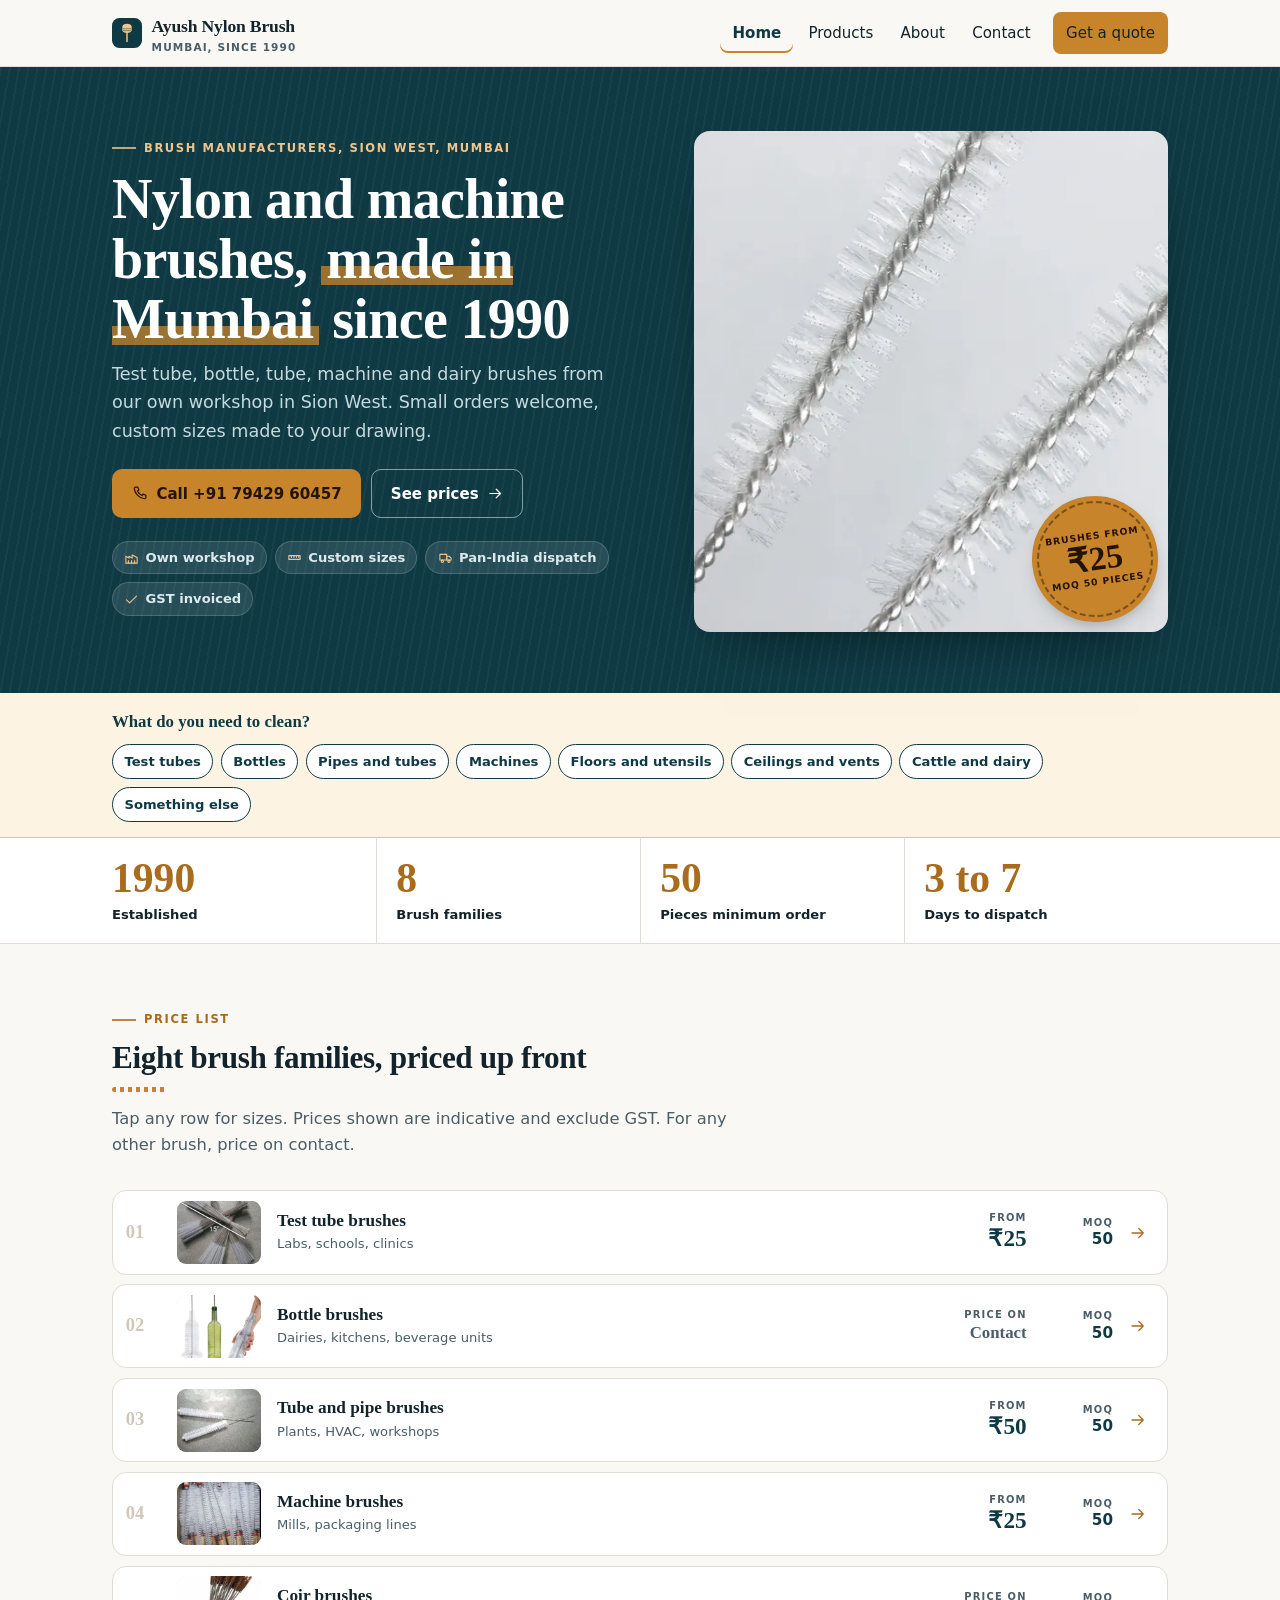
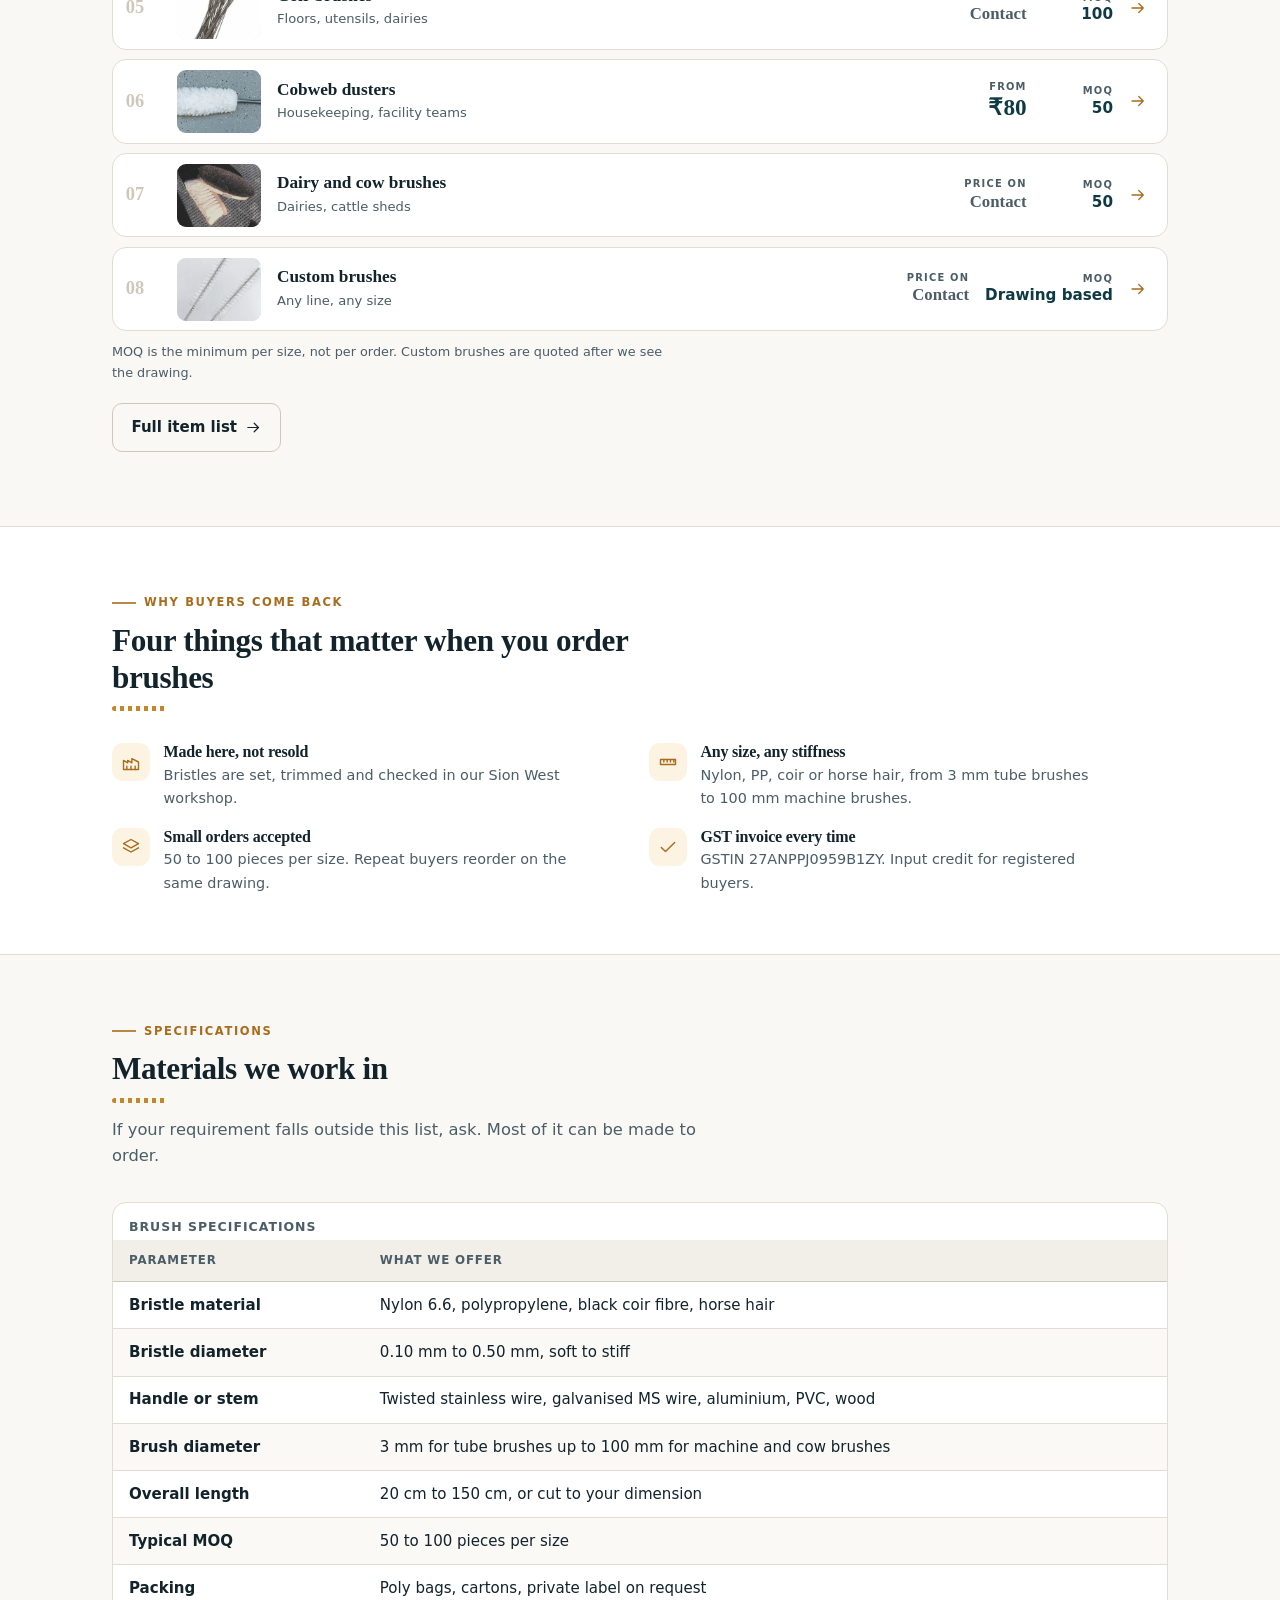
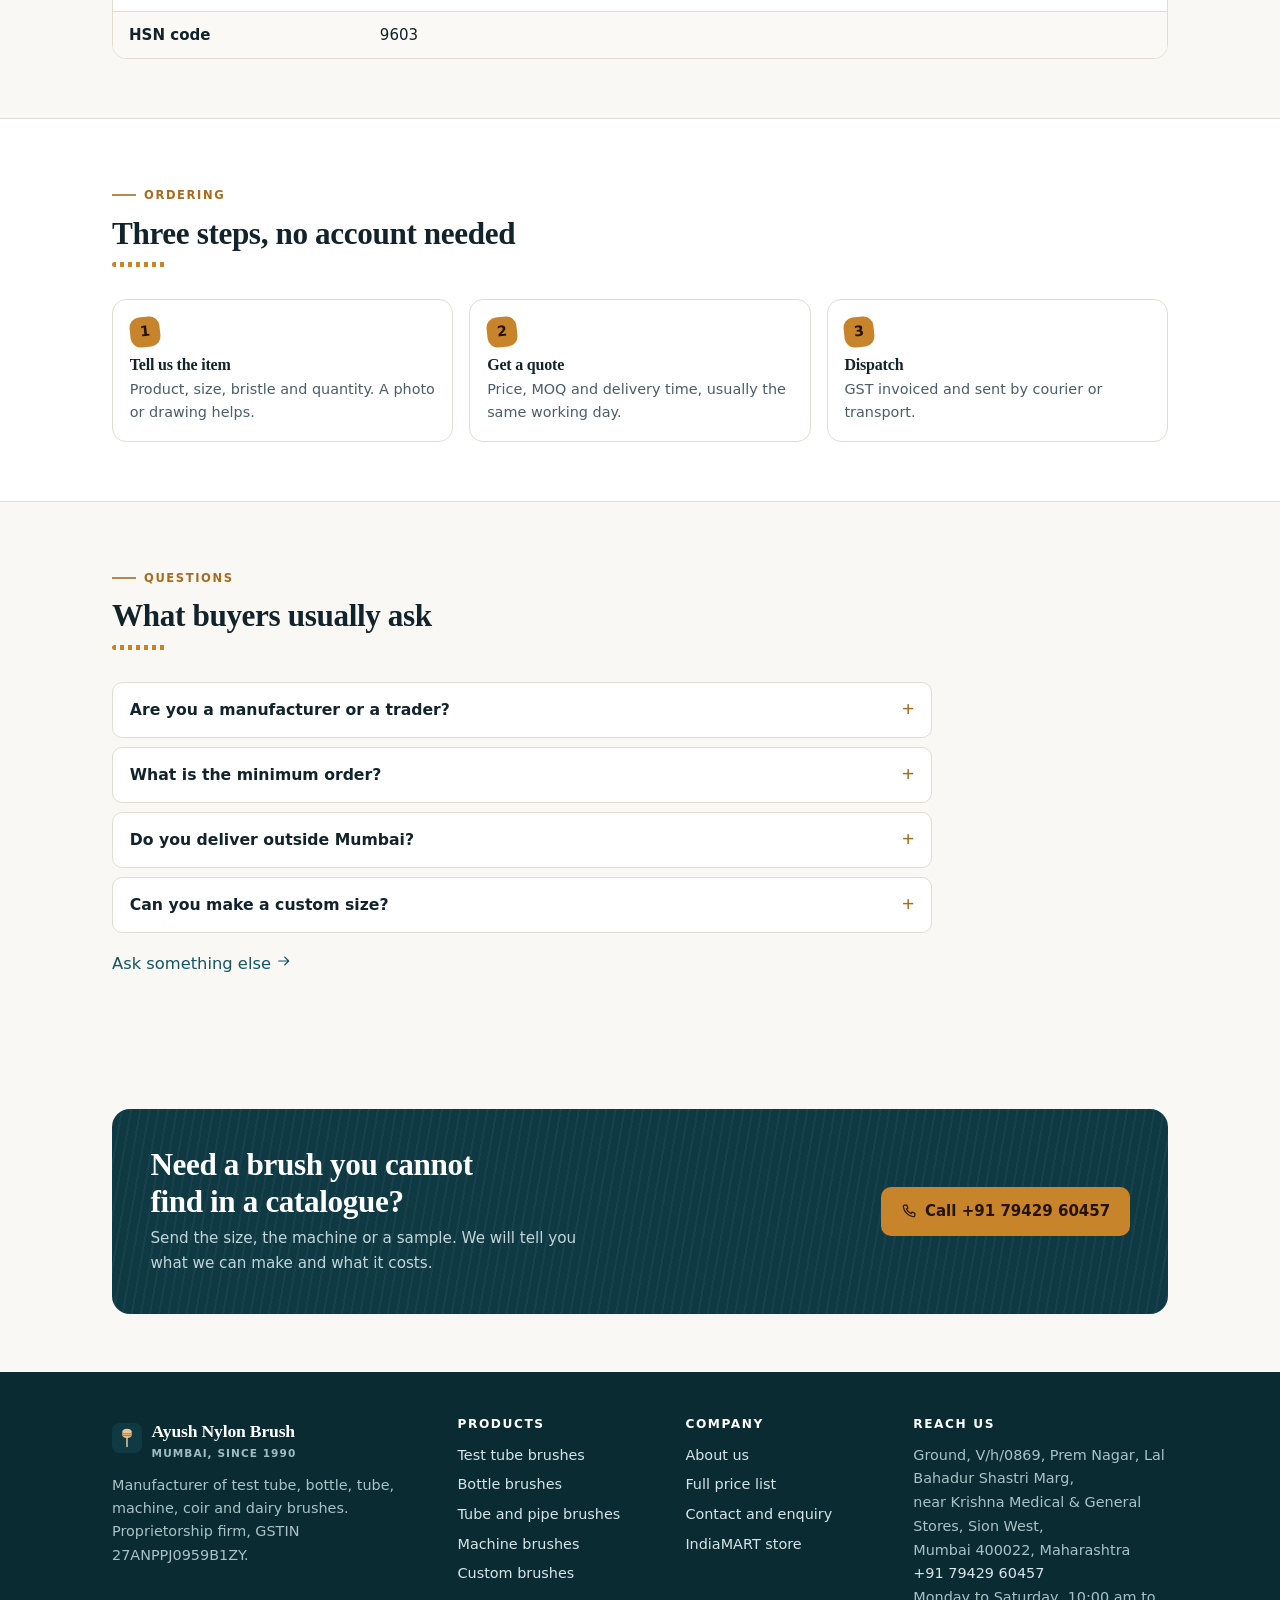
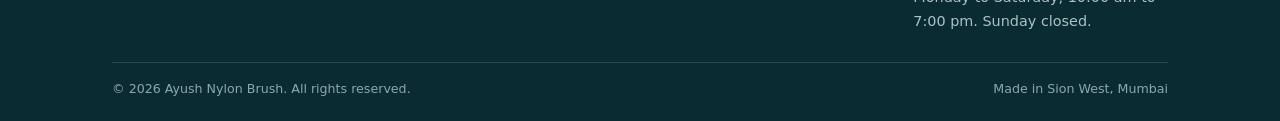
==== index.html @ dcdfffa4 "Ayush Nylon Brush website" ====
<!DOCTYPE html>
<html lang="en-IN">
<head>
<meta charset="utf-8">
<meta name="viewport" content="width=device-width, initial-scale=1">
<title>Nylon Brush Manufacturer in Mumbai | Ayush Nylon Brush</title>
<meta name="description" content="Ayush Nylon Brush makes test tube, bottle, tube, machine and coir brushes in Sion West, Mumbai since 1990. Prices from Rs 25, MOQ 50, GST invoiced.">
<link rel="canonical" href="https://ayush-nylon-brush.github.io/">
<meta name="robots" content="index, follow, max-image-preview:large">
<meta name="author" content="Ayush Nylon Brush">
<meta name="theme-color" content="#0f3a44">
<meta property="og:type" content="website">
<meta property="og:site_name" content="Ayush Nylon Brush">
<meta property="og:locale" content="en_IN">
<meta property="og:title" content="Nylon Brush Manufacturer in Mumbai | Ayush Nylon Brush">
<meta property="og:description" content="Ayush Nylon Brush makes test tube, bottle, tube, machine and coir brushes in Sion West, Mumbai since 1990. Prices from Rs 25, MOQ 50, GST invoiced.">
<meta property="og:url" content="https://ayush-nylon-brush.github.io/">
<meta property="og:image" content="https://ayush-nylon-brush.github.io/img/bristles-macro-960.jpg">
<meta property="og:image:alt" content="Ayush Nylon Brush, Sion West, Mumbai">
<meta name="twitter:card" content="summary_large_image">
<meta name="twitter:title" content="Nylon Brush Manufacturer in Mumbai | Ayush Nylon Brush">
<meta name="twitter:description" content="Ayush Nylon Brush makes test tube, bottle, tube, machine and coir brushes in Sion West, Mumbai since 1990. Prices from Rs 25, MOQ 50, GST invoiced.">
<meta name="twitter:image" content="https://ayush-nylon-brush.github.io/img/bristles-macro-960.jpg">
<link rel="icon" href="img/favicon.svg" type="image/svg+xml">
<link rel="apple-touch-icon" href="img/favicon.svg">
<link rel="preload" as="image" href="img/bristles-macro-960.webp" type="image/webp" fetchpriority="high">
<link rel="stylesheet" href="css/style.css">
<script type="application/ld+json">{"@context":"https://schema.org","@type":["LocalBusiness","Manufacturer"],"@id":"https://ayush-nylon-brush.github.io/#business","name":"Ayush Nylon Brush","alternateName":"Ayush Nylon Brush Mfg.","description":"Manufacturer of nylon test tube brushes, bottle brushes, tube and condenser brushes, machine brushes, coir brushes and dairy brushes in Sion West, Mumbai, since 1990.","url":"https://ayush-nylon-brush.github.io/","image":"https://ayush-nylon-brush.github.io/img/test-tube-brushes-960.jpg","logo":"https://ayush-nylon-brush.github.io/img/favicon.svg","telephone":"+917942960457","foundingDate":"1990","priceRange":"From 25 INR","currenciesAccepted":"INR","paymentAccepted":"Cash, UPI, Bank transfer","address":{"@type":"PostalAddress","streetAddress":"Ground, V/h/0869, Prem Nagar, Lal Bahadur Shastri Marg, near Krishna Medical & General Stores, Sion West","addressLocality":"Mumbai","addressRegion":"Maharashtra","postalCode":"400022","addressCountry":"IN"},"geo":{"@type":"GeoCoordinates","latitude":"19.052139","longitude":"72.865315"},"openingHours":"Mo-Sa 10:00-19:00","areaServed":[{"@type":"City","name":"Mumbai"},{"@type":"Country","name":"India"}],"sameAs":["https://www.indiamart.com/ayushnylonbrush/"],"hasMap":"https://www.google.com/maps/search/?api=1&query=19.052139,72.865315","makesOffer":[{"@type":"Offer","itemOffered":{"@type":"Product","name":"Laboratory and test tube brushes"}},{"@type":"Offer","itemOffered":{"@type":"Product","name":"Bottle and container brushes"}},{"@type":"Offer","itemOffered":{"@type":"Product","name":"Tube, pipe and condenser brushes"}},{"@type":"Offer","itemOffered":{"@type":"Product","name":"Machine and mill brushes"}},{"@type":"Offer","itemOffered":{"@type":"Product","name":"Coir and natural fibre brushes"}},{"@type":"Offer","itemOffered":{"@type":"Product","name":"Cobweb and duster brushes"}},{"@type":"Offer","itemOffered":{"@type":"Product","name":"Dairy and cattle brushes"}},{"@type":"Offer","itemOffered":{"@type":"Product","name":"Custom and OEM brushes"}}]}</script>
<script type="application/ld+json">{"@context":"https://schema.org","@type":"FAQPage","mainEntity":[{"@type":"Question","name":"Are you a manufacturer or a trader?","acceptedAnswer":{"@type":"Answer","text":"Manufacturer. We have made brushes in Sion West, Mumbai since 1990 and supply directly. We do not resell other brands."}},{"@type":"Question","name":"What is the minimum order?","acceptedAnswer":{"@type":"Answer","text":"50 to 100 pieces per size for catalogue items. For custom brushes made to a drawing, the minimum depends on tooling and is quoted case by case."}},{"@type":"Question","name":"Do you deliver outside Mumbai?","acceptedAnswer":{"@type":"Answer","text":"Yes. Small parcels go by courier and cartons by transport, usually 3 to 7 working days after confirmation."}},{"@type":"Question","name":"Can you make a custom size?","acceptedAnswer":{"@type":"Answer","text":"Yes. Send the length, brush diameter, bristle stiffness and handle material, or post a sample. We make nylon, PP, coir and horse hair brushes to order."}}]}</script>
</head>
<body>
<a class="skip" href="#main">Skip to content</a>
<header class="hdr">
  <div class="wrap">
    <a class="brand" href="index.html"><svg viewBox="0 0 32 32" width="30" height="30" aria-hidden="true"><rect width="32" height="32" rx="8" fill="#0f3a44"/><path d="M16 25V15" stroke="#f0c48a" stroke-width="1.6" stroke-linecap="round"/><path d="M11 9c0-1.7 2.2-3 5-3s5 1.3 5 3v4c0 1.7-2.2 3-5 3s-5-1.3-5-3z" fill="#f0c48a"/><path d="M11.6 11.5h8.8M11.6 13.5h8.8" stroke="#0f3a44" stroke-width=".9" opacity=".55"/></svg><span>Ayush Nylon Brush<small>Mumbai, since 1990</small></span></a>
    <button class="burger" type="button" aria-expanded="false" aria-controls="site-nav" aria-label="Open menu">
      <svg viewBox="0 0 24 24" fill="none" stroke-width="1.9" stroke-linecap="round"><path d="M4 7h16M4 12h16M4 17h16"/></svg>
    </button>
    <nav class="nav" id="site-nav" aria-label="Main">
        <a href="index.html" aria-current="page">Home</a>
        <a href="products.html">Products</a>
        <a href="about.html">About</a>
        <a href="contact.html">Contact</a>
        <a class="btn btn-primary" href="contact.html">Get a quote</a>
    </nav>
  </div>
</header>
<main id="main">

<section class="hero">
  <div class="wrap">
    <div>
      <p class="eyebrow">Brush manufacturers, Sion West, Mumbai</p>
      <h1>Nylon and machine brushes, <em>made in Mumbai</em> since 1990</h1>
      <p class="lead">Test tube, bottle, tube, machine and dairy brushes from our own workshop in Sion West. Small orders welcome, custom sizes made to your drawing.</p>
      <div class="hero-cta">
        <a class="btn btn-primary" href="tel:+917942960457"><svg viewBox="0 0 24 24" width="17" height="17" fill="none" stroke="currentColor" stroke-width="1.7" stroke-linecap="round" stroke-linejoin="round" aria-hidden="true"><path d="M6.6 3h3l1.5 4-2 1.4a12 12 0 0 0 6.5 6.5l1.4-2 4 1.5v3a2 2 0 0 1-2.2 2A17 17 0 0 1 4.6 5.2 2 2 0 0 1 6.6 3z"/></svg> Call +91 79429 60457</a>
        <a class="btn btn-outline-light" href="#prices">See prices <svg viewBox="0 0 24 24" width="17" height="17" fill="none" stroke="currentColor" stroke-width="1.7" stroke-linecap="round" stroke-linejoin="round" aria-hidden="true"><path d="M4 12h15M13 6l6 6-6 6"/></svg></a>
      </div>
      <ul class="hero-facts">
        <li><svg viewBox="0 0 24 24" width="15" height="15" fill="none" stroke="currentColor" stroke-width="1.7" stroke-linecap="round" stroke-linejoin="round" aria-hidden="true"><path d="M3 21V10l5 3V10l5 3V8l8 4v9z"/><path d="M7 21v-4M12 21v-4M17 21v-4"/></svg> Own workshop</li>
        <li><svg viewBox="0 0 24 24" width="15" height="15" fill="none" stroke="currentColor" stroke-width="1.7" stroke-linecap="round" stroke-linejoin="round" aria-hidden="true"><path d="M3 9h18v6H3z"/><path d="M7 9v3M11 9v3M15 9v3M19 9v3"/></svg> Custom sizes</li>
        <li><svg viewBox="0 0 24 24" width="15" height="15" fill="none" stroke="currentColor" stroke-width="1.7" stroke-linecap="round" stroke-linejoin="round" aria-hidden="true"><path d="M3 7h11v9H3z"/><path d="M14 10h4l3 3v3h-7z"/><circle cx="7" cy="18" r="1.8"/><circle cx="17.5" cy="18" r="1.8"/></svg> Pan-India dispatch</li>
        <li><svg viewBox="0 0 24 24" width="15" height="15" fill="none" stroke="currentColor" stroke-width="1.7" stroke-linecap="round" stroke-linejoin="round" aria-hidden="true"><path d="m4 12.5 5 5L20 6.5"/></svg> GST invoiced</li>
      </ul>
    </div>
    <figure class="hero-figure">
      <span class="stamp"><small>Brushes from</small><b>₹25</b><small>MOQ 50 pieces</small></span>
      <picture><source type="image/webp" srcset="img/bristles-macro-960.webp 960w, img/bristles-macro-960.webp 960w" sizes="(max-width:860px) 92vw, 520px"><img src="img/bristles-macro-960.jpg" srcset="img/bristles-macro-960.jpg 960w, img/bristles-macro-960.jpg 960w" sizes="(max-width:860px) 92vw, 520px" width="960" height="540" alt="Two nylon straw brushes with twisted wire handles on a white background" loading="eager" decoding="async" fetchpriority="high"></picture>
    </figure>
  </div>
</section>

<section class="finder" aria-label="Find your brush"><div class="wrap"><p class="finder-q">What do you need to clean?</p><div class="finder-list"><a href="products.html#laboratory">Test tubes</a><a href="products.html#bottle">Bottles</a><a href="products.html#tube">Pipes and tubes</a><a href="products.html#machine">Machines</a><a href="products.html#coir">Floors and utensils</a><a href="products.html#cobweb">Ceilings and vents</a><a href="products.html#dairy">Cattle and dairy</a><a href="products.html#custom">Something else</a></div></div></section>

<div class="facts">
  <div class="wrap">
    <ul>
      <li><b>1990</b><span>Established</span></li>
      <li><b>8</b><span>Brush families</span></li>
      <li><b>50</b><span>Pieces minimum order</span></li>
      <li><b>3 to 7</b><span>Days to dispatch</span></li>
    </ul>
  </div>
</div>

<section class="sec" id="prices">
  <div class="wrap">
    <div class="sec-head">
      <p class="eyebrow">Price list</p>
      <h2>Eight brush families, priced up front</h2>
      <p class="sec-lead">Tap any row for sizes. Prices shown are indicative and exclude GST. For any other brush, price on contact.</p>
    </div>
    <ul class="catalogue"><li><a class="cat-row" href="products.html#laboratory"><span class="cat-no">01</span><span class="cat-thumb"><picture><source type="image/webp" srcset="img/test-tube-brushes-480.webp 480w, img/test-tube-brushes-960.webp 960w" sizes="96px"><img src="img/test-tube-brushes-480.jpg" srcset="img/test-tube-brushes-480.jpg 480w, img/test-tube-brushes-960.jpg 960w" sizes="96px" width="480" height="360" alt="Bundle of white nylon test tube brushes fanned out beside a ruler" loading="lazy" decoding="async"></picture></span><span class="cat-main"><b>Test tube brushes</b><small>Labs, schools, clinics</small></span><span class="cat-price"><small>from</small>₹25</span><span class="cat-moq"><small>MOQ</small>50</span><svg viewBox="0 0 24 24" width="18" height="18" fill="none" stroke="currentColor" stroke-width="1.7" stroke-linecap="round" stroke-linejoin="round" aria-hidden="true"><path d="M4 12h15M13 6l6 6-6 6"/></svg></a></li><li><a class="cat-row" href="products.html#bottle"><span class="cat-no">02</span><span class="cat-thumb"><picture><source type="image/webp" srcset="img/bottle-cleaning-brush-480.webp 480w, img/bottle-cleaning-brush-960.webp 960w" sizes="96px"><img src="img/bottle-cleaning-brush-480.jpg" srcset="img/bottle-cleaning-brush-480.jpg 480w, img/bottle-cleaning-brush-960.jpg 960w" sizes="96px" width="480" height="360" alt="Bottle cleaning brush beside a green glass bottle and a hand cleaning a bottle" loading="lazy" decoding="async"></picture></span><span class="cat-main"><b>Bottle brushes</b><small>Dairies, kitchens, beverage units</small></span><span class="cat-price ask"><small>price on</small>Contact</span><span class="cat-moq"><small>MOQ</small>50</span><svg viewBox="0 0 24 24" width="18" height="18" fill="none" stroke="currentColor" stroke-width="1.7" stroke-linecap="round" stroke-linejoin="round" aria-hidden="true"><path d="M4 12h15M13 6l6 6-6 6"/></svg></a></li><li><a class="cat-row" href="products.html#tube"><span class="cat-no">03</span><span class="cat-thumb"><picture><source type="image/webp" srcset="img/tube-condenser-brush-480.webp 480w, img/tube-condenser-brush-960.webp 960w" sizes="96px"><img src="img/tube-condenser-brush-480.jpg" srcset="img/tube-condenser-brush-480.jpg 480w, img/tube-condenser-brush-960.jpg 960w" sizes="96px" width="480" height="360" alt="Two white nylon tube brushes with twisted wire handles on a grey surface" loading="lazy" decoding="async"></picture></span><span class="cat-main"><b>Tube and pipe brushes</b><small>Plants, HVAC, workshops</small></span><span class="cat-price"><small>from</small>₹50</span><span class="cat-moq"><small>MOQ</small>50</span><svg viewBox="0 0 24 24" width="18" height="18" fill="none" stroke="currentColor" stroke-width="1.7" stroke-linecap="round" stroke-linejoin="round" aria-hidden="true"><path d="M4 12h15M13 6l6 6-6 6"/></svg></a></li><li><a class="cat-row" href="products.html#machine"><span class="cat-no">04</span><span class="cat-thumb"><picture><source type="image/webp" srcset="img/machine-strip-brush-480.webp 480w, img/machine-strip-brush-960.webp 960w" sizes="96px"><img src="img/machine-strip-brush-480.jpg" srcset="img/machine-strip-brush-480.jpg 480w, img/machine-strip-brush-960.jpg 960w" sizes="96px" width="480" height="360" alt="White nylon brushes with red tips packed in a box for bulk supply" loading="lazy" decoding="async"></picture></span><span class="cat-main"><b>Machine brushes</b><small>Mills, packaging lines</small></span><span class="cat-price"><small>from</small>₹25</span><span class="cat-moq"><small>MOQ</small>50</span><svg viewBox="0 0 24 24" width="18" height="18" fill="none" stroke="currentColor" stroke-width="1.7" stroke-linecap="round" stroke-linejoin="round" aria-hidden="true"><path d="M4 12h15M13 6l6 6-6 6"/></svg></a></li><li><a class="cat-row" href="products.html#coir"><span class="cat-no">05</span><span class="cat-thumb"><picture><source type="image/webp" srcset="img/coir-fibre-brush-480.webp 480w, img/coir-fibre-brush-960.webp 960w" sizes="96px"><img src="img/coir-fibre-brush-480.jpg" srcset="img/coir-fibre-brush-480.jpg 480w, img/coir-fibre-brush-960.jpg 960w" sizes="96px" width="480" height="360" alt="Bundle of natural brown fibre brushes with twisted wire handles" loading="lazy" decoding="async"></picture></span><span class="cat-main"><b>Coir brushes</b><small>Floors, utensils, dairies</small></span><span class="cat-price ask"><small>price on</small>Contact</span><span class="cat-moq"><small>MOQ</small>100</span><svg viewBox="0 0 24 24" width="18" height="18" fill="none" stroke="currentColor" stroke-width="1.7" stroke-linecap="round" stroke-linejoin="round" aria-hidden="true"><path d="M4 12h15M13 6l6 6-6 6"/></svg></a></li><li><a class="cat-row" href="products.html#cobweb"><span class="cat-no">06</span><span class="cat-thumb"><picture><source type="image/webp" srcset="img/cobweb-duster-brush-480.webp 480w, img/cobweb-duster-brush-960.webp 960w" sizes="96px"><img src="img/cobweb-duster-brush-480.jpg" srcset="img/cobweb-duster-brush-480.jpg 480w, img/cobweb-duster-brush-960.jpg 960w" sizes="96px" width="480" height="360" alt="Soft white cobweb duster brush with plastic handle on a grey surface" loading="lazy" decoding="async"></picture></span><span class="cat-main"><b>Cobweb dusters</b><small>Housekeeping, facility teams</small></span><span class="cat-price"><small>from</small>₹80</span><span class="cat-moq"><small>MOQ</small>50</span><svg viewBox="0 0 24 24" width="18" height="18" fill="none" stroke="currentColor" stroke-width="1.7" stroke-linecap="round" stroke-linejoin="round" aria-hidden="true"><path d="M4 12h15M13 6l6 6-6 6"/></svg></a></li><li><a class="cat-row" href="products.html#dairy"><span class="cat-no">07</span><span class="cat-thumb"><picture><source type="image/webp" srcset="img/cattle-grooming-brush-480.webp 480w, img/cattle-grooming-brush-960.webp 960w" sizes="96px"><img src="img/cattle-grooming-brush-480.jpg" srcset="img/cattle-grooming-brush-480.jpg 480w, img/cattle-grooming-brush-960.jpg 960w" sizes="96px" width="480" height="360" alt="Two stiff grooming brushes, one natural fibre and one nylon, used for cattle grooming" loading="lazy" decoding="async"></picture></span><span class="cat-main"><b>Dairy and cow brushes</b><small>Dairies, cattle sheds</small></span><span class="cat-price ask"><small>price on</small>Contact</span><span class="cat-moq"><small>MOQ</small>50</span><svg viewBox="0 0 24 24" width="18" height="18" fill="none" stroke="currentColor" stroke-width="1.7" stroke-linecap="round" stroke-linejoin="round" aria-hidden="true"><path d="M4 12h15M13 6l6 6-6 6"/></svg></a></li><li><a class="cat-row" href="products.html#custom"><span class="cat-no">08</span><span class="cat-thumb"><picture><source type="image/webp" srcset="img/bristles-macro-480.webp 480w, img/bristles-macro-960.webp 960w" sizes="96px"><img src="img/bristles-macro-480.jpg" srcset="img/bristles-macro-480.jpg 480w, img/bristles-macro-960.jpg 960w" sizes="96px" width="480" height="360" alt="Two nylon straw brushes with twisted wire handles on a white background" loading="lazy" decoding="async"></picture></span><span class="cat-main"><b>Custom brushes</b><small>Any line, any size</small></span><span class="cat-price ask"><small>price on</small>Contact</span><span class="cat-moq"><small>MOQ</small>Drawing based</span><svg viewBox="0 0 24 24" width="18" height="18" fill="none" stroke="currentColor" stroke-width="1.7" stroke-linecap="round" stroke-linejoin="round" aria-hidden="true"><path d="M4 12h15M13 6l6 6-6 6"/></svg></a></li></ul>
    <p class="tnote">MOQ is the minimum per size, not per order. Custom brushes are quoted after we see the drawing.</p>
    <p style="margin-top:1.2rem"><a class="btn btn-ghost" href="products.html">Full item list <svg viewBox="0 0 24 24" width="16" height="16" fill="none" stroke="currentColor" stroke-width="1.7" stroke-linecap="round" stroke-linejoin="round" aria-hidden="true"><path d="M4 12h15M13 6l6 6-6 6"/></svg></a></p>
  </div>
</section>

<section class="sec sec-alt">
  <div class="wrap">
    <div class="sec-head">
      <p class="eyebrow">Why buyers come back</p>
      <h2>Four things that matter when you order brushes</h2>
    </div>
    <ul class="feats g2" style="grid-template-columns:repeat(2,1fr)">
      <li class="feat"><svg viewBox="0 0 24 24" width="20" height="20" fill="none" stroke="currentColor" stroke-width="1.7" stroke-linecap="round" stroke-linejoin="round" aria-hidden="true"><path d="M3 21V10l5 3V10l5 3V8l8 4v9z"/><path d="M7 21v-4M12 21v-4M17 21v-4"/></svg><div><h3>Made here, not resold</h3><p>Bristles are set, trimmed and checked in our Sion West workshop.</p></div></li><li class="feat"><svg viewBox="0 0 24 24" width="20" height="20" fill="none" stroke="currentColor" stroke-width="1.7" stroke-linecap="round" stroke-linejoin="round" aria-hidden="true"><path d="M3 9h18v6H3z"/><path d="M7 9v3M11 9v3M15 9v3M19 9v3"/></svg><div><h3>Any size, any stiffness</h3><p>Nylon, PP, coir or horse hair, from 3 mm tube brushes to 100 mm machine brushes.</p></div></li><li class="feat"><svg viewBox="0 0 24 24" width="20" height="20" fill="none" stroke="currentColor" stroke-width="1.7" stroke-linecap="round" stroke-linejoin="round" aria-hidden="true"><path d="m12 3 9 5-9 5-9-5 9-5z"/><path d="m3 13 9 5 9-5"/></svg><div><h3>Small orders accepted</h3><p>50 to 100 pieces per size. Repeat buyers reorder on the same drawing.</p></div></li><li class="feat"><svg viewBox="0 0 24 24" width="20" height="20" fill="none" stroke="currentColor" stroke-width="1.7" stroke-linecap="round" stroke-linejoin="round" aria-hidden="true"><path d="m4 12.5 5 5L20 6.5"/></svg><div><h3>GST invoice every time</h3><p>GSTIN 27ANPPJ0959B1ZY. Input credit for registered buyers.</p></div></li>
    </ul>
  </div>
</section>

<section class="sec">
  <div class="wrap">
    <div class="sec-head">
      <p class="eyebrow">Specifications</p>
      <h2>Materials we work in</h2>
      <p class="sec-lead">If your requirement falls outside this list, ask. Most of it can be made to order.</p>
    </div>
    <div class="pricewrap">
      <table class="stack">
        <caption>Brush specifications</caption>
        <thead><tr><th scope="col">Parameter</th><th scope="col">What we offer</th></tr></thead>
        <tbody>
          <tr><td>Bristle material</td><td>Nylon 6.6, polypropylene, black coir fibre, horse hair</td></tr>
          <tr><td>Bristle diameter</td><td>0.10 mm to 0.50 mm, soft to stiff</td></tr>
          <tr><td>Handle or stem</td><td>Twisted stainless wire, galvanised MS wire, aluminium, PVC, wood</td></tr>
          <tr><td>Brush diameter</td><td>3 mm for tube brushes up to 100 mm for machine and cow brushes</td></tr>
          <tr><td>Overall length</td><td>20 cm to 150 cm, or cut to your dimension</td></tr>
          <tr><td>Typical MOQ</td><td>50 to 100 pieces per size</td></tr>
          <tr><td>Packing</td><td>Poly bags, cartons, private label on request</td></tr>
          <tr><td>HSN code</td><td>9603</td></tr>
        </tbody>
      </table>
    </div>
  </div>
</section>

<section class="sec sec-alt">
  <div class="wrap">
    <div class="sec-head">
      <p class="eyebrow">Ordering</p>
      <h2>Three steps, no account needed</h2>
    </div>
    <ol class="steps">
      <li><h3>Tell us the item</h3><p>Product, size, bristle and quantity. A photo or drawing helps.</p></li>
      <li><h3>Get a quote</h3><p>Price, MOQ and delivery time, usually the same working day.</p></li>
      <li><h3>Dispatch</h3><p>GST invoiced and sent by courier or transport.</p></li>
    </ol>
  </div>
</section>

<section class="sec">
  <div class="wrap">
    <div class="sec-head">
      <p class="eyebrow">Questions</p>
      <h2>What buyers usually ask</h2>
    </div>
    <div class="faq"><details><summary>Are you a manufacturer or a trader?</summary><p>Manufacturer. We have made brushes in Sion West, Mumbai since 1990 and supply directly. We do not resell other brands.</p></details><details><summary>What is the minimum order?</summary><p>50 to 100 pieces per size for catalogue items. For custom brushes made to a drawing, the minimum depends on tooling and is quoted case by case.</p></details><details><summary>Do you deliver outside Mumbai?</summary><p>Yes. Small parcels go by courier and cartons by transport, usually 3 to 7 working days after confirmation.</p></details><details><summary>Can you make a custom size?</summary><p>Yes. Send the length, brush diameter, bristle stiffness and handle material, or post a sample. We make nylon, PP, coir and horse hair brushes to order.</p></details></div>
    <p style="margin-top:1.1rem"><a href="contact.html">Ask something else <svg viewBox="0 0 24 24" width="16" height="16" fill="none" stroke="currentColor" stroke-width="1.7" stroke-linecap="round" stroke-linejoin="round" aria-hidden="true"><path d="M4 12h15M13 6l6 6-6 6"/></svg></a></p>
  </div>
</section>

<section class="sec"><div class="wrap"><div class="band"><div><h2>Need a brush you cannot find in a catalogue?</h2><p>Send the size, the machine or a sample. We will tell you what we can make and what it costs.</p></div><div class="hero-cta"><a class="btn btn-primary" href="tel:+917942960457"><svg viewBox="0 0 24 24" width="17" height="17" fill="none" stroke="currentColor" stroke-width="1.7" stroke-linecap="round" stroke-linejoin="round" aria-hidden="true"><path d="M6.6 3h3l1.5 4-2 1.4a12 12 0 0 0 6.5 6.5l1.4-2 4 1.5v3a2 2 0 0 1-2.2 2A17 17 0 0 1 4.6 5.2 2 2 0 0 1 6.6 3z"/></svg> Call +91 79429 60457</a></div></div></div></section></main>
<footer class="ftr">
  <div class="wrap">
    <div class="ftr-grid">
      <div>
        <a class="brand" href="index.html" style="color:#fff"><svg viewBox="0 0 32 32" width="30" height="30" aria-hidden="true"><rect width="32" height="32" rx="8" fill="#0f3a44"/><path d="M16 25V15" stroke="#f0c48a" stroke-width="1.6" stroke-linecap="round"/><path d="M11 9c0-1.7 2.2-3 5-3s5 1.3 5 3v4c0 1.7-2.2 3-5 3s-5-1.3-5-3z" fill="#f0c48a"/><path d="M11.6 11.5h8.8M11.6 13.5h8.8" stroke="#0f3a44" stroke-width=".9" opacity=".55"/></svg><span style="color:#fff">Ayush Nylon Brush<small style="color:#9fbcc2">Mumbai, since 1990</small></span></a>
        <p style="margin:.9rem 0 0;max-width:34ch">Manufacturer of test tube, bottle, tube, machine, coir and dairy brushes. Proprietorship firm, GSTIN 27ANPPJ0959B1ZY.</p>
      </div>
      <div>
        <h3>Products</h3>
        <ul>
          <li><a href="products.html#laboratory">Test tube brushes</a></li>
          <li><a href="products.html#bottle">Bottle brushes</a></li>
          <li><a href="products.html#tube">Tube and pipe brushes</a></li>
          <li><a href="products.html#machine">Machine brushes</a></li>
          <li><a href="products.html#custom">Custom brushes</a></li>
        </ul>
      </div>
      <div>
        <h3>Company</h3>
        <ul>
          <li><a href="about.html">About us</a></li>
          <li><a href="products.html">Full price list</a></li>
          <li><a href="contact.html">Contact and enquiry</a></li>
          <li><a href="https://www.indiamart.com/ayushnylonbrush/" rel="noopener nofollow" target="_blank">IndiaMART store</a></li>
        </ul>
      </div>
      <div>
        <h3>Reach us</h3>
        <address>
          Ground, V/h/0869, Prem Nagar, Lal Bahadur Shastri Marg,<br>
          near Krishna Medical & General Stores, Sion West,<br>
          Mumbai 400022, Maharashtra<br>
          <a href="tel:+917942960457">+91 79429 60457</a><br>
          Monday to Saturday, 10:00 am to 7:00 pm. Sunday closed.
        </address>
      </div>
    </div>
    <div class="ftr-bottom">
      <span>&copy; 2026 Ayush Nylon Brush. All rights reserved.</span>
      <span>Made in Sion West, Mumbai</span>
    </div>
  </div>
</footer>
<div class="mobile-cta">
  <a class="btn btn-ghost" href="tel:+917942960457"><svg viewBox="0 0 24 24" width="16" height="16" fill="none" stroke="currentColor" stroke-width="1.7" stroke-linecap="round" stroke-linejoin="round" aria-hidden="true"><path d="M6.6 3h3l1.5 4-2 1.4a12 12 0 0 0 6.5 6.5l1.4-2 4 1.5v3a2 2 0 0 1-2.2 2A17 17 0 0 1 4.6 5.2 2 2 0 0 1 6.6 3z"/></svg> Call</a>
  <a class="btn btn-primary" href="contact.html">Get a quote</a>
</div>
<script>
(function(){var b=document.querySelector('.burger'),n=document.getElementById('site-nav');
if(!b||!n)return;b.addEventListener('click',function(){var o=n.classList.toggle('open');
b.setAttribute('aria-expanded',o);});
n.addEventListener('click',function(e){if(e.target.tagName==='A'){n.classList.remove('open');b.setAttribute('aria-expanded','false');}});})();
</script>
</body>
</html>
---- css/style.css ----
:root{
  --brand:#0f3a44;--brand-2:#155564;--brand-3:#0b2b33;
  --accent:#c8842b;--accent-2:#a96b1c;--accent-soft:#fdf3e3;
  --bg:#faf8f4;--surface:#fff;--surface-2:#f2efe9;
  --ink:#12232b;--muted:#4b5d66;--line:#e2ddd2;--line-2:#cfc8ba;
  --ok:#2f7d5d;--radius:14px;--radius-sm:10px;
  --shadow:0 1px 2px rgba(18,35,43,.05),0 10px 30px -18px rgba(18,35,43,.28);
  --wrap:1120px;
  --sans:system-ui,-apple-system,"Segoe UI",Roboto,"Helvetica Neue",Arial,sans-serif;
  --serif:Georgia,"Times New Roman",Times,serif;
}
*,*::before,*::after{box-sizing:border-box}
html{-webkit-text-size-adjust:100%;scroll-behavior:smooth;scroll-padding-top:120px}
@media (prefers-reduced-motion:reduce){html{scroll-behavior:auto}*{animation:none!important;transition:none!important}}
body{margin:0;background:var(--bg);color:var(--ink);font:400 1.02rem/1.62 var(--sans);text-rendering:optimizeLegibility;padding-bottom:0}
img{max-width:100%;height:auto;display:block}
a{color:var(--brand-2);text-decoration:none}
a:hover{text-decoration:underline}
:focus-visible{outline:3px solid var(--accent);outline-offset:2px;border-radius:5px}
h1,h2,h3,h4{font-family:var(--serif);font-weight:600;line-height:1.18;letter-spacing:-.012em;margin:0 0 .45em;color:var(--ink)}
h1{font-size:clamp(2.1rem,1.4rem + 2.8vw,3.5rem);max-width:18ch;line-height:1.08}
h1 em{font-style:normal;background:linear-gradient(transparent 62%,rgba(200,132,43,.75) 62% 92%,transparent 92%);padding:0 .1em}
h2{font-size:clamp(1.42rem,1.15rem + 1.1vw,1.95rem);max-width:26ch}
h3{font-size:clamp(1.06rem,.98rem + .35vw,1.2rem);max-width:32ch}
p{margin:0 0 .9rem;max-width:68ch}
strong{font-weight:700;color:var(--ink)}
.wrap{width:100%;max-width:var(--wrap);margin-inline:auto;padding-inline:clamp(1rem,4vw,2rem)}
.skip{position:absolute;left:-9999px}
.skip:focus{left:1rem;top:1rem;z-index:99;background:#fff;padding:.6rem 1rem;border-radius:8px}

.hdr{position:sticky;top:0;z-index:60;background:rgba(250,248,244,.94);backdrop-filter:saturate(1.4) blur(10px);border-bottom:1px solid var(--line)}
.hdr .wrap{display:flex;align-items:center;gap:1rem;min-height:66px}
.brand{display:flex;align-items:center;gap:.6rem;font-family:var(--serif);font-size:1.1rem;font-weight:600;color:var(--ink);letter-spacing:-.01em}
.brand:hover{text-decoration:none}
.brand svg{flex:none}
.brand small{display:block;font-family:var(--sans);font-size:.66rem;font-weight:600;letter-spacing:.1em;text-transform:uppercase;color:var(--muted);line-height:1.2;margin-top:1px}
.nav{margin-left:auto;display:flex;align-items:center;gap:.2rem}
.nav a{padding:.5rem .75rem;border-radius:8px;color:var(--ink);font-size:.94rem;font-weight:500}
.nav a:hover{background:var(--surface-2);text-decoration:none}
.nav a[aria-current="page"]{color:var(--brand);font-weight:700;box-shadow:inset 0 -2px 0 var(--accent)}
.nav .btn{margin-left:.45rem}
.nav.open a[aria-current="page"]{box-shadow:none;background:var(--surface-2)}
.burger{display:none;margin-left:auto;background:none;border:1px solid var(--line);border-radius:9px;padding:.55rem;cursor:pointer;line-height:0}
.burger svg{width:22px;height:22px;stroke:var(--ink)}

.btn{display:inline-flex;align-items:center;justify-content:center;gap:.5rem;padding:.72rem 1.15rem;border-radius:var(--radius-sm);font-weight:600;font-size:.94rem;border:1px solid transparent;cursor:pointer;transition:background .15s,border-color .15s}
.btn:hover{text-decoration:none}
.btn-primary{background:var(--accent);color:#231303}
.btn-primary:hover{background:var(--accent-2);color:#fff}
.btn-ghost{background:transparent;border-color:var(--line-2);color:var(--ink)}
.btn-ghost:hover{background:var(--surface-2)}
.btn-light{background:#fff;color:var(--brand)}
.btn-outline-light{border-color:rgba(255,255,255,.5);color:#fff}
.btn-outline-light:hover{background:rgba(255,255,255,.14)}
.btn svg{width:17px;height:17px;flex:none}

.eyebrow{display:inline-flex;align-items:center;gap:.5rem;font-family:var(--sans);font-size:.72rem;font-weight:700;letter-spacing:.14em;text-transform:uppercase;color:var(--accent-2);margin:0 0 .7rem}
.eyebrow::before{content:"";width:24px;height:2px;background:currentColor;opacity:.8}
.sec-lead{color:var(--muted);font-size:1.02rem;margin:0 0 1.6rem;max-width:60ch}

.hero{background:var(--brand) repeating-linear-gradient(100deg,rgba(255,255,255,.035) 0 2px,transparent 2px 9px);color:#eaf3f4;padding:clamp(2.2rem,5vw,4rem) 0 clamp(2.4rem,5vw,3.8rem);position:relative}
.hero .wrap{display:grid;grid-template-columns:1.06fr .94fr;gap:clamp(1.4rem,4vw,3rem);align-items:center}
.hero h1{color:#fff;margin-bottom:.6rem}
.hero .lead{font-size:clamp(1rem,.95rem + .3vw,1.1rem);color:#c6dadd;max-width:44ch;margin-bottom:0}
.hero-cta{display:flex;flex-wrap:wrap;gap:.65rem;margin-top:1.5rem}
.hero-figure{position:relative;border-radius:16px;overflow:hidden;box-shadow:0 24px 60px -30px rgba(0,0,0,.6);min-height:300px;height:100%;margin:0}
.hero-figure img{width:100%;height:100%;object-fit:cover;position:absolute;inset:0}

.hero-facts{display:flex;flex-wrap:wrap;gap:.5rem;margin-top:1.4rem;padding:0;list-style:none}
.hero-facts li{display:inline-flex;align-items:center;gap:.4rem;font-size:.82rem;font-weight:600;color:#dbeaec;background:rgba(255,255,255,.1);border:1px solid rgba(255,255,255,.16);border-radius:999px;padding:.32rem .7rem}
.hero-facts svg{width:15px;height:15px;stroke:#f0c48a}

.facts{background:var(--surface);border-bottom:1px solid var(--line)}
.facts ul{display:grid;grid-template-columns:repeat(4,1fr);list-style:none;margin:0;padding:0}
.facts li{padding:1.1rem 1.2rem;border-left:1px solid var(--line)}
.facts li:first-child{border-left:0;padding-left:0}
.facts b{display:block;font-family:var(--serif);font-size:1.35rem;color:var(--brand);line-height:1.1;font-weight:600}
.facts span{display:block;font-size:.82rem;color:var(--muted);margin-top:.15rem}

.sec{padding:clamp(2.4rem,4.6vw,3.8rem) 0}
.sec-alt{background:var(--surface);border-block:1px solid var(--line)}
.sec-head{margin-bottom:clamp(1.4rem,3vw,2rem)}

.pricewrap{border:1px solid var(--line);border-radius:var(--radius);background:var(--surface);overflow:hidden}
table{border-collapse:collapse;width:100%;font-size:.94rem}
caption{text-align:left;padding:.9rem 1rem .2rem;font-size:.78rem;letter-spacing:.08em;text-transform:uppercase;color:var(--muted);font-weight:700}
th,td{text-align:left;padding:.68rem 1rem;border-bottom:1px solid var(--line);vertical-align:top}
thead th{background:var(--surface-2);font-family:var(--sans);font-weight:700;font-size:.74rem;letter-spacing:.07em;text-transform:uppercase;color:var(--muted);border-bottom:1px solid var(--line-2)}
tbody tr:nth-child(even){background:#fbf9f6}
tbody tr:last-child td{border-bottom:0}
td:first-child{font-weight:600}
.num{text-align:right;font-variant-numeric:tabular-nums;white-space:nowrap;font-weight:700;color:var(--brand)}
th.num{text-align:right}
.tnote{font-size:.8rem;color:var(--muted);margin:.7rem 0 0}

.grid{display:grid;gap:1rem}
.grid>*{min-width:0}
.g2{grid-template-columns:repeat(2,1fr)}
.g3{grid-template-columns:repeat(3,1fr)}
.g4{grid-template-columns:repeat(4,1fr)}

.card{background:var(--surface);border:1px solid var(--line);border-radius:var(--radius);overflow:hidden;display:flex;flex-direction:column;transition:box-shadow .18s,transform .18s,border-color .18s}
.card:hover{box-shadow:var(--shadow);transform:translateY(-2px);border-color:var(--line-2)}
.card-img{aspect-ratio:4/3;background:#eceae4}
.card-img img{width:100%;height:100%;object-fit:cover}
.card-body{padding:.95rem 1rem 1.05rem;display:flex;flex-direction:column;flex:1}
.card-body h3{margin-bottom:.2rem;font-size:1.05rem}
.card-body p{color:var(--muted);font-size:.88rem;margin:0 0 .75rem;max-width:34ch}
.card-foot{margin-top:auto;display:flex;align-items:center;justify-content:space-between;gap:.5rem;border-top:1px solid var(--line);padding-top:.7rem;font-size:.82rem}
.chip{display:inline-flex;align-items:center;gap:.3rem;padding:.2rem .55rem;border-radius:999px;background:#eaf1f2;color:var(--brand);font-size:.76rem;font-weight:700;letter-spacing:.01em}
.chip-accent{background:var(--accent-soft);color:#7a4c11}
.card-foot a{font-weight:600;font-size:.84rem}

.menu{list-style:none;margin:0;padding:0;border-top:1px solid var(--line-2)}
.menu li{display:grid;grid-template-columns:1fr auto;gap:1rem;align-items:baseline;padding:.62rem 0;border-bottom:1px solid var(--line)}
.menu .it{font-size:.95rem;color:var(--ink)}
.menu .pr{font-weight:700;color:var(--brand);font-variant-numeric:tabular-nums;white-space:nowrap;font-size:.92rem}
.menu .pr.req{color:var(--muted);font-weight:600}

.feats{list-style:none;margin:0;padding:0;display:grid;gap:1.1rem}
.feat{display:grid;grid-template-columns:38px 1fr;gap:.85rem;align-items:start}
.feat svg{width:38px;height:38px;padding:9px;border-radius:11px;background:#eaf1f2;stroke:var(--brand)}
.feat h3{font-size:1rem;margin-bottom:.1rem;max-width:none}
.feat p{margin:0;font-size:.9rem;color:var(--muted);max-width:44ch}

.steps{counter-reset:s;list-style:none;margin:0;padding:0;display:grid;gap:1rem;grid-template-columns:repeat(3,1fr)}
.steps li{counter-increment:s;background:var(--surface);border:1px solid var(--line);border-radius:var(--radius);padding:1.05rem}
.steps li::before{content:counter(s);display:grid;place-items:center;width:30px;height:30px;border-radius:50%;background:var(--brand);color:#fff;font-size:.9rem;font-weight:700;margin-bottom:.6rem}
.steps h3{font-size:1rem;margin-bottom:.15rem}
.steps p{margin:0;font-size:.9rem;color:var(--muted);max-width:34ch}

.faq{display:grid;gap:.55rem;max-width:820px}
details{background:var(--surface);border:1px solid var(--line);border-radius:var(--radius-sm);padding:.9rem 1.05rem}
details[open]{border-color:var(--line-2);box-shadow:var(--shadow)}
summary{cursor:pointer;font-weight:600;font-size:.98rem;list-style:none;display:flex;justify-content:space-between;gap:1rem;align-items:center;min-height:24px}
summary::-webkit-details-marker{display:none}
summary::after{content:"+";font-family:var(--serif);font-size:1.35rem;color:var(--accent-2);line-height:1;flex:none}
details[open] summary::after{content:"-"}
details p{margin:.7rem 0 0;color:var(--muted);font-size:.93rem;max-width:66ch}

.band{background:var(--brand);color:#dfeaec;border-radius:18px;padding:clamp(1.5rem,4vw,2.4rem);display:grid;grid-template-columns:1.5fr 1fr;gap:1.4rem;align-items:center}
.band h2{color:#fff;margin-bottom:.3rem;max-width:22ch}
.band p{color:#c2d6da;margin:0;font-size:.95rem;max-width:46ch}
.band .hero-cta{margin-top:0;justify-content:flex-end}

.ftr{background:var(--brand-3);color:#a9c2c7;font-size:.9rem;padding:clamp(1.8rem,4vw,2.8rem) 0 1.3rem}
.ftr a{color:#d6e5e8}
.ftr-grid{display:grid;grid-template-columns:1.6fr 1fr 1fr 1.3fr;gap:2rem}
.ftr h3{color:#fff;font-family:var(--sans);font-size:.76rem;letter-spacing:.13em;text-transform:uppercase;margin-bottom:.75rem;max-width:none}
.ftr ul{list-style:none;margin:0;padding:0;display:grid;gap:.4rem}
.ftr address{font-style:normal;line-height:1.65}
.ftr-bottom{border-top:1px solid rgba(255,255,255,.13);margin-top:1.8rem;padding-top:1rem;display:flex;flex-wrap:wrap;gap:.5rem 1.5rem;justify-content:space-between;font-size:.79rem;color:#8aa8ae}

.page-head{background:var(--brand);color:#e6eff0;padding:clamp(1.5rem,3.5vw,2.4rem) 0 clamp(1.6rem,3.5vw,2.6rem)}
.page-head h1{color:#fff;margin-bottom:.35rem;max-width:24ch}
.page-head p{color:#bed3d7;max-width:58ch;margin:0;font-size:1rem}

.jump{position:sticky;top:66px;z-index:40;background:rgba(250,248,244,.96);backdrop-filter:blur(8px);border-bottom:1px solid var(--line)}
.jump .wrap{display:flex;flex-wrap:wrap;gap:.4rem;padding-block:.6rem}
.jump a{flex:none;font-size:.84rem;font-weight:600;padding:.38rem .7rem;border-radius:999px;border:1px solid var(--line-2);background:#fff;color:var(--ink);white-space:nowrap}
.jump a:hover{background:var(--surface-2);text-decoration:none}
.jump a:target,.jump a.on{background:var(--brand);border-color:var(--brand);color:#fff}

.crumbs{font-size:.79rem;color:var(--muted);padding:.9rem 0 0}
.crumbs ol{list-style:none;display:flex;flex-wrap:wrap;gap:.4rem;margin:0;padding:0}
.crumbs li+li::before{content:"/";margin-right:.4rem;color:#b9b2a5}

.pcat{padding:clamp(1.8rem,3.5vw,2.6rem) 0;border-bottom:1px solid var(--line)}
.pcat:last-of-type{border-bottom:0}
.pcat-grid{display:grid;grid-template-columns:340px 1fr;gap:clamp(1.2rem,3vw,2.4rem);align-items:start}
.pcat figure{margin:0;border:1px solid var(--line);border-radius:var(--radius);overflow:hidden;background:#eceae4}
.pcat figure img{display:block;width:100%;height:auto;aspect-ratio:4/3;object-fit:cover}
.pcat h2{margin-bottom:.2rem;max-width:24ch}
.pcat .blurb{color:var(--muted);margin-bottom:1rem;max-width:52ch;font-size:.96rem}
.pcat .meta{display:flex;flex-wrap:wrap;gap:.45rem;margin-bottom:1rem}
.pcat .cta{margin:1rem 0 0}

.contact-grid{display:grid;grid-template-columns:1fr 1fr;gap:clamp(1.4rem,3.5vw,2.6rem);align-items:start}
.info-block{background:var(--surface);border:1px solid var(--line);border-radius:var(--radius);padding:1.2rem}
.info-block h2{font-size:1.1rem;margin-bottom:.8rem;max-width:none}
.info-row{display:flex;gap:.75rem;align-items:flex-start;padding:.65rem 0;border-bottom:1px solid var(--line)}
.info-row>div{flex:1;min-width:0}
.info-row:last-child{border-bottom:0}
.info-row svg{width:20px;height:20px;stroke:var(--brand);margin-top:.15rem}
.info-row dt{font-size:.72rem;text-transform:uppercase;letter-spacing:.09em;color:var(--muted);font-weight:700}
.info-row dd{margin:.1rem 0 0;font-size:.95rem}
form{display:grid;gap:.8rem;background:var(--surface);border:1px solid var(--line);border-radius:var(--radius);padding:1.2rem}
label{display:block;font-size:.84rem;font-weight:600;margin-bottom:.28rem}
.req{color:var(--accent-2);font-weight:700}
input,select,textarea{width:100%;font:inherit;font-size:.95rem;padding:.62rem .7rem;border:1px solid var(--line-2);border-radius:9px;background:#fdfcfa;color:var(--ink);min-height:44px}
input:focus,select:focus,textarea:focus{outline:2px solid var(--accent);outline-offset:1px;border-color:var(--accent)}
textarea{min-height:104px;resize:vertical}
.form-note{font-size:.78rem;color:var(--muted);margin:0;max-width:52ch}
.field-2{display:grid;grid-template-columns:1fr 1fr;gap:.8rem}

.prose{max-width:66ch}
.prose h2{margin-top:1.8rem}
.prose h2:first-child{margin-top:0}
.prose ul{padding-left:1.15rem;margin:0 0 1rem}
.prose li{margin-bottom:.35rem}

.err{text-align:center;padding:clamp(2.5rem,7vw,5rem) 0}
.err h1{font-size:clamp(3rem,9vw,4.5rem);color:var(--accent);margin:0 auto .2rem}
.err h2{max-width:none;margin-inline:auto}
.err p{margin-inline:auto;color:var(--muted)}

.mobile-cta{display:none}

@media (max-width:980px){
  .g4{grid-template-columns:repeat(2,1fr)}
  .facts ul{grid-template-columns:repeat(2,1fr)}
  .facts li:nth-child(3){border-left:0;padding-left:0}
  .facts li:nth-child(-n+2){border-bottom:1px solid var(--line)}
  .ftr-grid{grid-template-columns:1fr 1fr}
  .band{grid-template-columns:1fr}
  .band .hero-cta{justify-content:flex-start}
  .pcat-grid{grid-template-columns:260px 1fr}
}
@media (max-width:860px){
  .hero .wrap{grid-template-columns:1fr}
  .hero-figure{order:-1;min-height:0;aspect-ratio:16/10;height:auto}
  .g3{grid-template-columns:repeat(2,1fr)}
  .steps{grid-template-columns:1fr}
  .contact-grid{grid-template-columns:1fr}
  .pcat-grid{grid-template-columns:1fr}
  .pcat figure{max-width:100%}
  .nav{display:none}
  .nav.open{display:flex;position:absolute;left:0;right:0;top:100%;flex-direction:column;align-items:stretch;gap:.1rem;background:#fff;border-bottom:1px solid var(--line);padding:.6rem clamp(1rem,4vw,2rem) .9rem;box-shadow:0 18px 24px -18px rgba(18,35,43,.4)}
  .nav.open a{padding:.75rem .4rem}
  .nav.open .btn{margin:.4rem 0 0}
  .burger{display:block}
  .jump{top:66px}
  .jump .wrap{flex-wrap:nowrap;overflow-x:auto;scrollbar-width:none;-webkit-overflow-scrolling:touch}
  .jump .wrap::-webkit-scrollbar{display:none}
  .pcat figure img{aspect-ratio:16/10}
  body{padding-bottom:72px}
  .mobile-cta{display:grid;grid-template-columns:1fr 1fr;gap:.5rem;position:fixed;left:0;right:0;bottom:0;z-index:55;padding:.5rem clamp(.75rem,4vw,1.25rem);background:rgba(250,248,244,.97);backdrop-filter:blur(10px);border-top:1px solid var(--line)}
  .mobile-cta .btn{padding:.75rem .5rem;font-size:.92rem}
}
@media (max-width:600px){
  .g3,.g2,.g4{grid-template-columns:1fr}
  .facts ul{grid-template-columns:1fr}
  .facts li{border-left:0;padding-left:0;border-bottom:1px solid var(--line)}
  .facts li:last-child{border-bottom:0}
  .field-2{grid-template-columns:1fr}
  .ftr-grid{grid-template-columns:1fr;gap:1.4rem}
  .hero-cta .btn{flex:1 1 100%}
  .band .hero-cta .btn{flex:1 1 100%}
  .pricewrap{border:0;background:none;border-radius:0}
  .pricewrap caption{padding:0 0 .5rem;font-size:.74rem;letter-spacing:.03em;text-transform:none;font-weight:600;color:var(--muted)}
  .stack,.stack thead,.stack tbody,.stack tr,.stack td{display:block;width:auto}
  .stack thead{display:none}
  .stack tr{border:1px solid var(--line);border-radius:var(--radius-sm);background:var(--surface);padding:.75rem .85rem;margin-bottom:.5rem}
  .stack tbody tr:nth-child(even){background:var(--surface)}
  .stack tr:last-child{margin-bottom:0}
  .stack td{border:0;padding:0;text-align:left}
  .stack td:nth-child(1){font-weight:700;font-size:1rem;padding-bottom:.12rem}
  .stack td:nth-child(1) a{color:var(--ink)}
  .stack td:nth-child(n+2){color:var(--muted);font-size:.87rem}
  .stack:not(.price) td:nth-child(2){color:var(--ink);font-size:.92rem}
  .stack.price td:nth-child(3){display:inline-block;font-weight:700;color:var(--brand);font-size:.9rem;margin-right:1rem;padding-top:.3rem}
  .stack.price td:nth-child(3)::before{content:"From ";font-weight:600;color:var(--muted)}
  .stack.price td:nth-child(4){display:inline-block;font-weight:600;font-size:.85rem;padding-top:.3rem}
  .stack.price td:nth-child(4)::before{content:"MOQ ";font-weight:600}
}
@media print{.hdr,.ftr,.band,.hero-cta,.mobile-cta,.jump{display:none}body{padding-bottom:0}}

.stamp{position:absolute;z-index:2;right:14px;bottom:14px;width:118px;height:118px;border-radius:50%;background:var(--accent);color:#231303;display:grid;place-content:center;text-align:center;transform:rotate(-8deg);box-shadow:0 8px 22px -8px rgba(0,0,0,.55);border:3px dashed rgba(35,19,3,.45);outline:5px solid var(--accent);outline-offset:-1px}
.stamp b{font-family:var(--serif);font-size:2.1rem;line-height:1;font-weight:700}
.stamp small{font-size:.58rem;font-weight:800;letter-spacing:.1em;text-transform:uppercase;line-height:1.3}

.finder{background:var(--accent-soft);border-bottom:1px solid var(--line-2)}
.finder .wrap{display:flex;align-items:center;gap:.9rem 1.2rem;padding-block:.95rem;flex-wrap:wrap}
.finder-q{margin:0;font-family:var(--serif);font-weight:700;font-size:1.05rem;color:var(--brand);white-space:nowrap;max-width:none}
.finder-list{display:flex;gap:.45rem;flex-wrap:wrap}
.finder-list a{padding:.42rem .85rem;border-radius:999px;background:#fff;border:1.5px solid var(--brand);color:var(--brand);font-size:.86rem;font-weight:700;transition:background .15s,color .15s,transform .15s}
.finder-list a:hover{background:var(--brand);color:#fff;text-decoration:none;transform:translateY(-1px)}

.facts b{font-size:clamp(1.8rem,1.2rem + 2vw,2.6rem);color:var(--accent-2)}
.facts span{font-weight:600;color:var(--ink)}

.catalogue{list-style:none;margin:0;padding:0;display:grid;gap:.6rem}
.cat-row{display:grid;grid-template-columns:2.2rem 84px 1fr auto auto 22px;align-items:center;gap:1rem;background:var(--surface);border:1px solid var(--line);border-radius:var(--radius);padding:.6rem 1rem .6rem .8rem;color:var(--ink);transition:transform .15s,box-shadow .15s,border-color .15s}
.cat-row:hover{text-decoration:none;transform:translateX(4px);border-color:var(--accent);box-shadow:var(--shadow)}
.cat-no{font-family:var(--serif);font-size:1.15rem;font-weight:700;color:var(--line-2)}
.cat-row:hover .cat-no{color:var(--accent)}
.cat-thumb{width:84px;height:63px;border-radius:9px;overflow:hidden;background:#eceae4}
.cat-thumb img{width:100%;height:100%;object-fit:cover}
.cat-main b{display:block;font-family:var(--serif);font-size:1.08rem;font-weight:600;line-height:1.2}
.cat-main small{display:block;color:var(--muted);font-size:.82rem;margin-top:.1rem}
.cat-price,.cat-moq{text-align:right;font-weight:800;color:var(--brand);font-variant-numeric:tabular-nums;line-height:1.1}
.cat-price{font-family:var(--serif);font-size:1.45rem;min-width:5.2rem}
.cat-price.ask{color:var(--muted);font-size:1.05rem;font-weight:700}
.cat-moq{font-size:.95rem;min-width:4.4rem}
.cat-price small,.cat-moq small{display:block;font-family:var(--sans);font-size:.62rem;letter-spacing:.12em;text-transform:uppercase;color:var(--muted);font-weight:700;margin-bottom:.15rem}
.cat-row>svg{stroke:var(--accent-2);transition:transform .15s}
.cat-row:hover>svg{transform:translateX(3px)}

.pno{font-family:var(--serif);font-size:.9rem;font-weight:700;letter-spacing:.14em;color:var(--accent-2);margin:0 0 .3rem}
.pcat figure{position:relative}
.pcat:nth-of-type(even){background:rgba(255,255,255,.55)}
.chip{font-size:.78rem}
.chip:first-child{background:var(--brand);color:#fff}
.menu li:hover{background:var(--accent-soft)}

.feat svg{background:var(--accent-soft);stroke:var(--accent-2)}
.steps li::before{background:var(--accent);color:#231303;border-radius:10px;transform:rotate(-6deg)}

.sec-head h2::after{content:"";display:block;width:56px;height:5px;margin-top:.6rem;border-radius:3px;background:repeating-linear-gradient(90deg,var(--accent) 0 4px,transparent 4px 8px)}

.band{background:var(--brand) repeating-linear-gradient(100deg,rgba(255,255,255,.04) 0 2px,transparent 2px 9px)}
.page-head{background:var(--brand) repeating-linear-gradient(100deg,rgba(255,255,255,.035) 0 2px,transparent 2px 9px)}

@media (max-width:860px){
  .stamp{width:96px;height:96px;right:10px;bottom:10px}
  .stamp b{font-size:1.7rem}
  .cat-row{grid-template-columns:72px 1fr auto 18px;gap:.75rem;padding:.55rem .8rem .55rem .55rem}
  .cat-no,.cat-moq{display:none}
  .cat-thumb{width:72px;height:54px}
  .cat-price{font-size:1.25rem;min-width:0}
}
@media (max-width:600px){
  .finder-list{flex-wrap:nowrap;overflow-x:auto;scrollbar-width:none;margin-inline:-1rem;padding-inline:1rem;width:calc(100% + 2rem)}
  .finder-list::-webkit-scrollbar{display:none}
  .finder-list a{white-space:nowrap}
  .finder .wrap{gap:.55rem}
  .cat-main b{font-size:1rem}
}
.hero .eyebrow,.page-head .eyebrow{color:#f0c48a}
.finder-list a{padding:.38rem .72rem;font-size:.82rem}
.finder .wrap{flex-direction:column;align-items:flex-start;gap:.55rem}
.sec-head h2{max-width:34ch}
@media (max-width:600px){
  .facts ul{grid-template-columns:1fr 1fr}
  .facts li{padding:.9rem .6rem;border-left:0;border-bottom:1px solid var(--line)}
  .facts li:nth-child(even){border-left:1px solid var(--line);padding-left:1rem}
  .facts li:nth-child(odd){padding-left:0}
  .facts li:nth-last-child(-n+2){border-bottom:0}
}

.also{margin:1.2rem 0 .4rem;font-family:var(--sans);font-size:.72rem;font-weight:800;letter-spacing:.14em;text-transform:uppercase;color:var(--muted)}
.shots{list-style:none;margin:1.6rem 0 0;padding:0;display:grid;grid-template-columns:repeat(4,1fr);gap:.9rem}
.shot{background:var(--surface);border:1px solid var(--line);border-radius:var(--radius);overflow:hidden;display:flex;flex-direction:column;transition:transform .15s,box-shadow .15s,border-color .15s}
.shot:hover{transform:translateY(-3px);box-shadow:var(--shadow);border-color:var(--accent)}
.shot-img{aspect-ratio:1/1;background:#f3f1ec}
.shot-img img{width:100%;height:100%;object-fit:contain}
.shot-body{padding:.7rem .8rem .85rem;display:flex;flex-direction:column;gap:.15rem;flex:1}
.shot-body b{font-family:var(--serif);font-size:.98rem;font-weight:600;line-height:1.22}
.shot-body small{color:var(--muted);font-size:.78rem}
.shot-price{margin-top:auto;padding-top:.45rem;font-weight:800;font-size:.92rem;color:var(--brand);font-variant-numeric:tabular-nums}
.shot-price.ask{font-size:.76rem;letter-spacing:.04em;text-transform:uppercase;color:var(--accent-2)}
@media (max-width:980px){.shots{grid-template-columns:repeat(3,1fr)}}
@media (max-width:700px){.shots{grid-template-columns:repeat(2,1fr);gap:.65rem}}
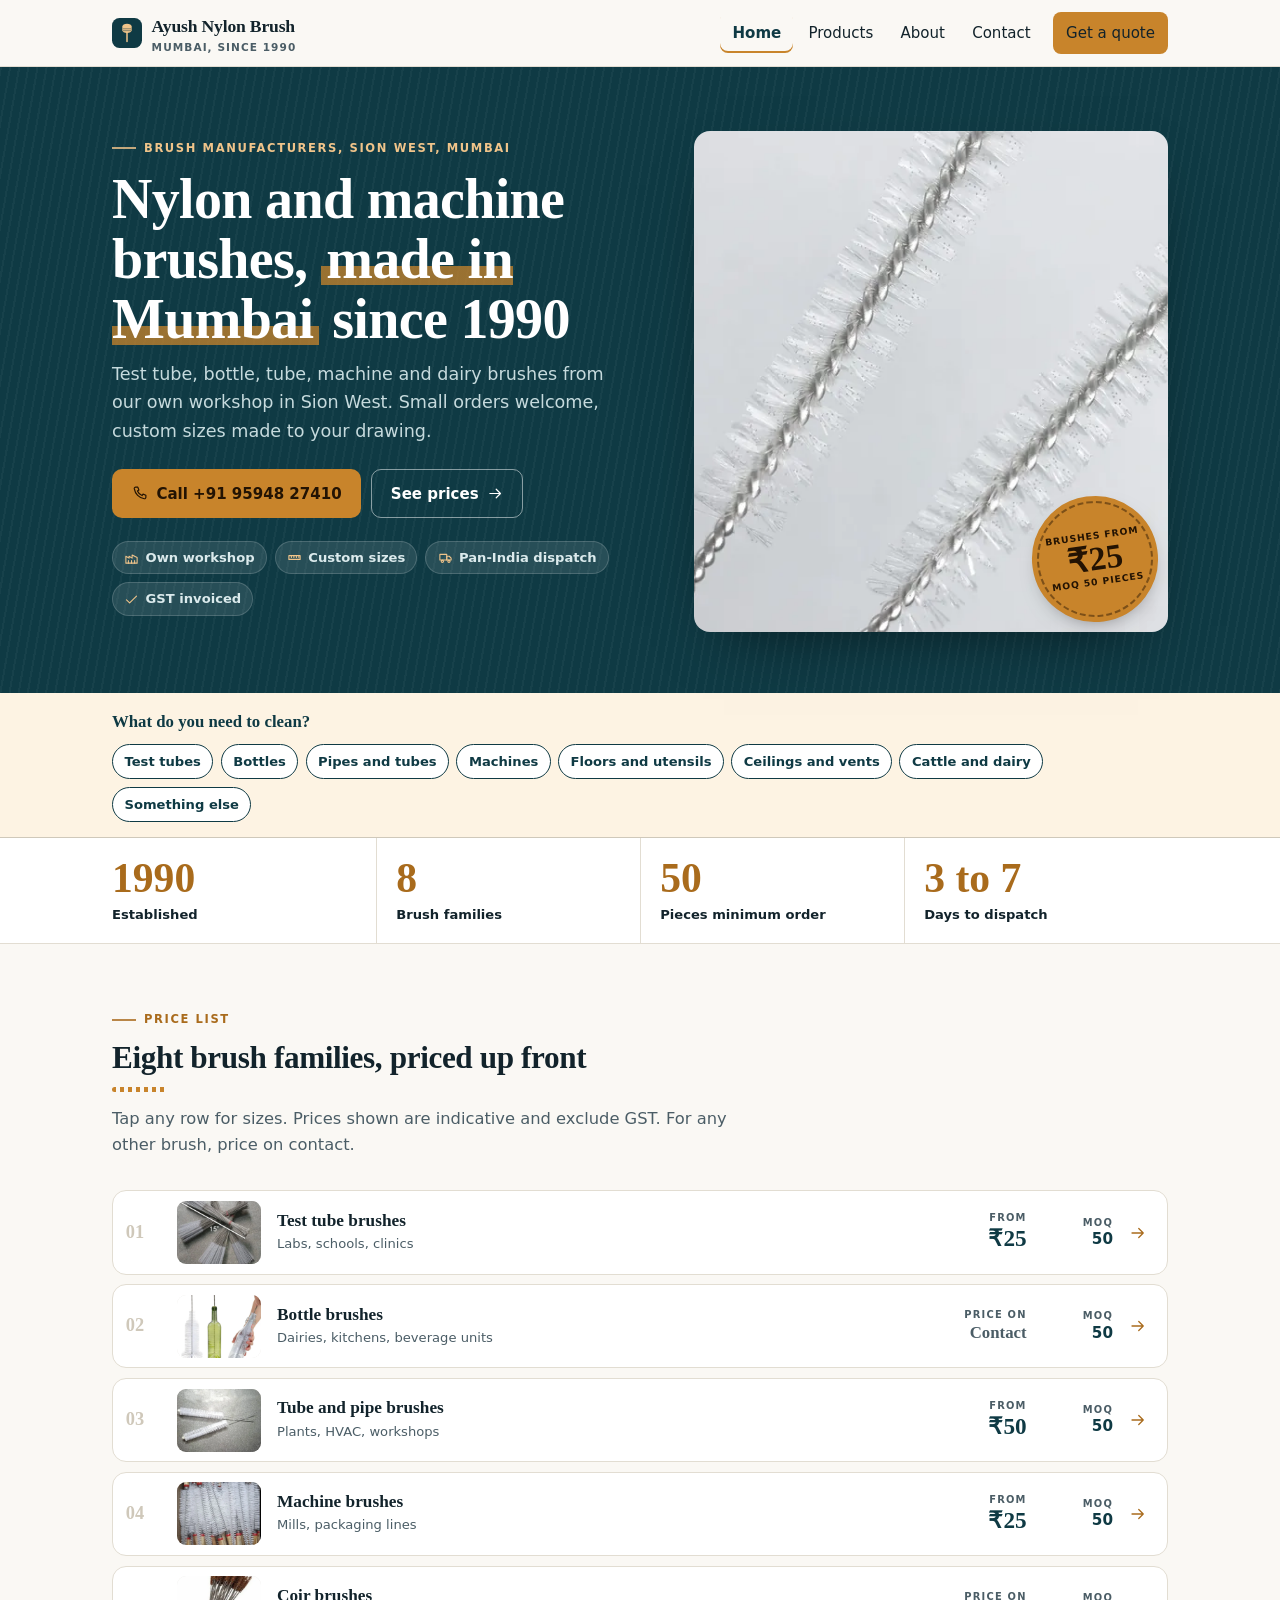
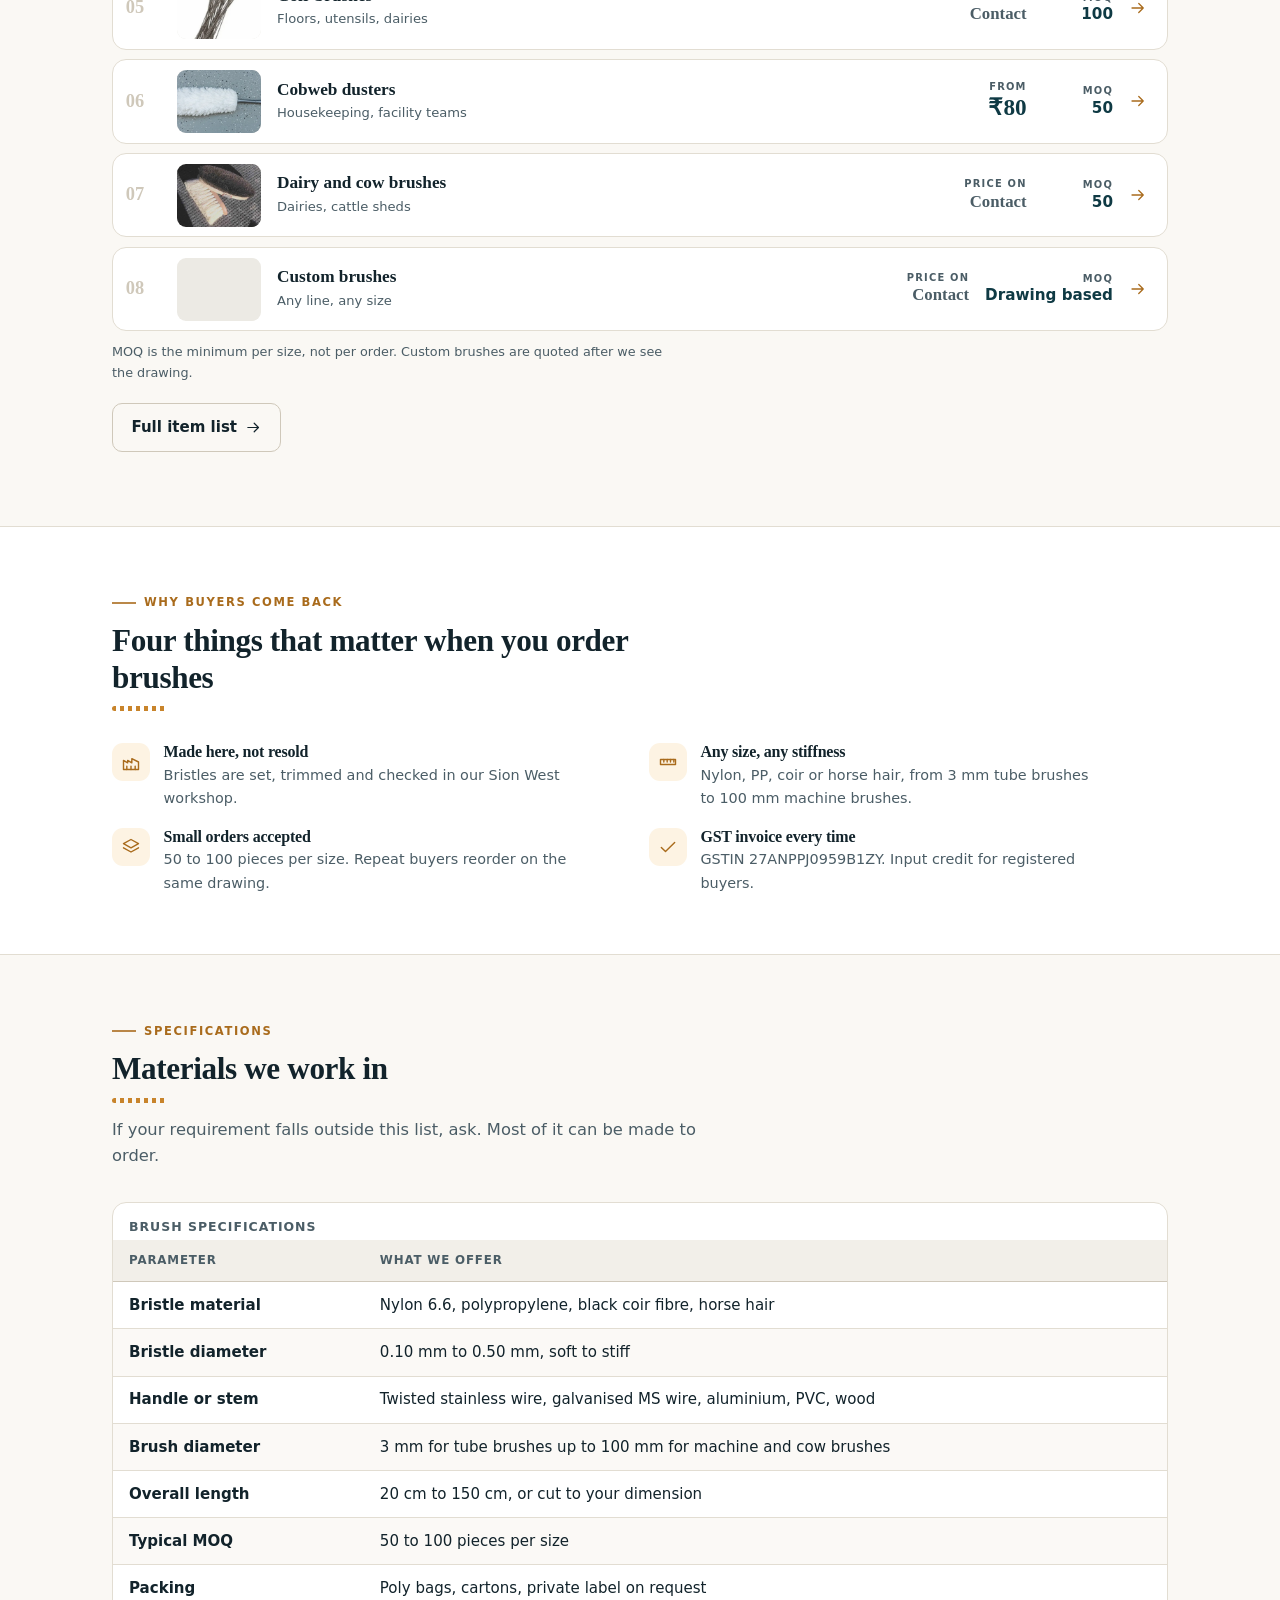
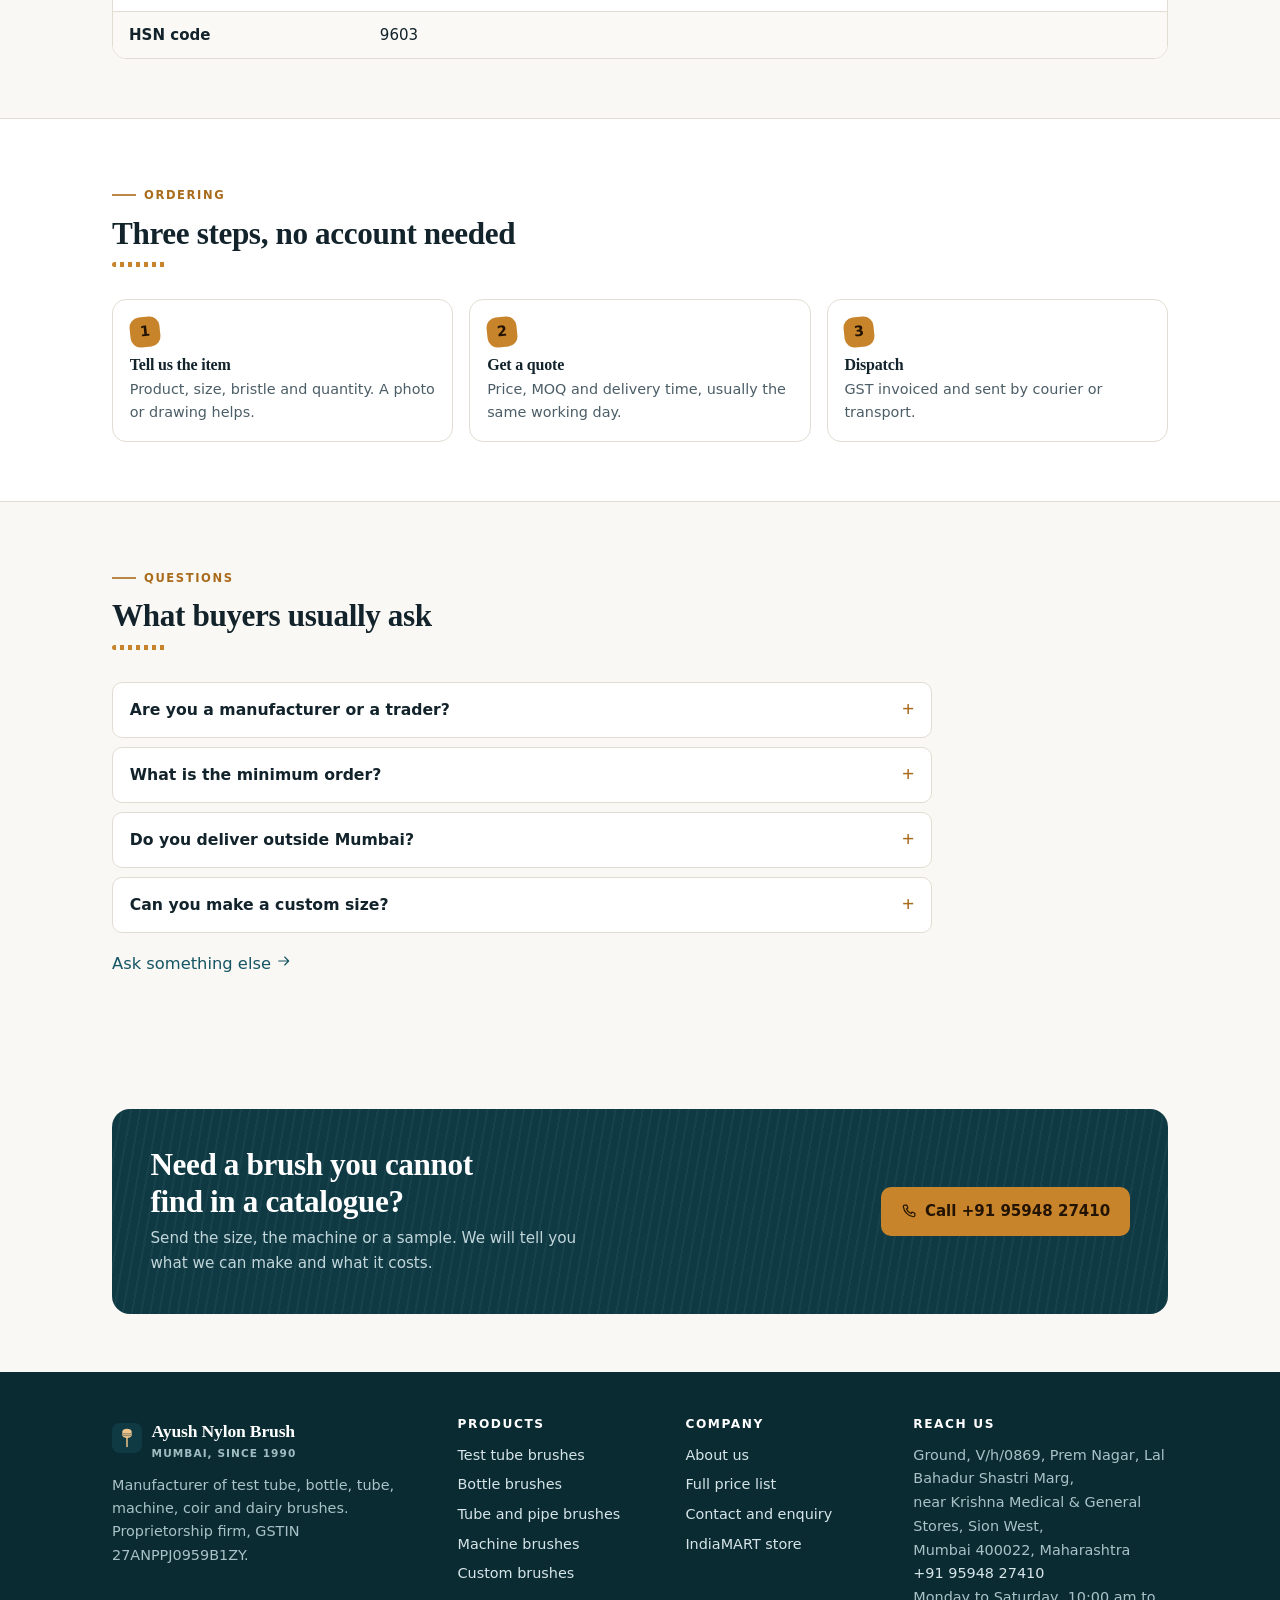
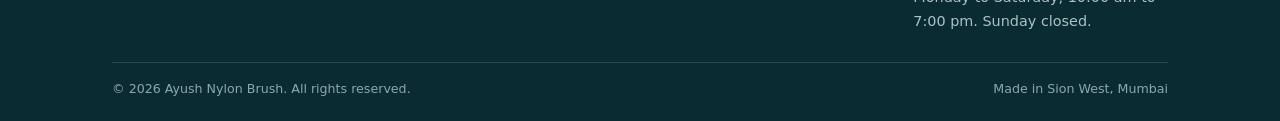
==== commit d876a536: "changed number" ====
--- a/index.html
+++ b/index.html
@@ -5,7 +5,7 @@
 <meta name="viewport" content="width=device-width, initial-scale=1">
 <title>Nylon Brush Manufacturer in Mumbai | Ayush Nylon Brush</title>
 <meta name="description" content="Ayush Nylon Brush makes test tube, bottle, tube, machine and coir brushes in Sion West, Mumbai since 1990. Prices from Rs 25, MOQ 50, GST invoiced.">
-<link rel="canonical" href="https://ayush-nylon-brush.github.io/">
+<link rel="canonical" href="https://www.ayushbrush.com/">
 <meta name="robots" content="index, follow, max-image-preview:large">
 <meta name="author" content="Ayush Nylon Brush">
 <meta name="theme-color" content="#0f3a44">
@@ -14,18 +14,18 @@
 <meta property="og:locale" content="en_IN">
 <meta property="og:title" content="Nylon Brush Manufacturer in Mumbai | Ayush Nylon Brush">
 <meta property="og:description" content="Ayush Nylon Brush makes test tube, bottle, tube, machine and coir brushes in Sion West, Mumbai since 1990. Prices from Rs 25, MOQ 50, GST invoiced.">
-<meta property="og:url" content="https://ayush-nylon-brush.github.io/">
-<meta property="og:image" content="https://ayush-nylon-brush.github.io/img/bristles-macro-960.jpg">
+<meta property="og:url" content="https://www.ayushbrush.com/">
+<meta property="og:image" content="https://www.ayushbrush.com/img/bristles-macro-960.jpg">
 <meta property="og:image:alt" content="Ayush Nylon Brush, Sion West, Mumbai">
 <meta name="twitter:card" content="summary_large_image">
 <meta name="twitter:title" content="Nylon Brush Manufacturer in Mumbai | Ayush Nylon Brush">
 <meta name="twitter:description" content="Ayush Nylon Brush makes test tube, bottle, tube, machine and coir brushes in Sion West, Mumbai since 1990. Prices from Rs 25, MOQ 50, GST invoiced.">
-<meta name="twitter:image" content="https://ayush-nylon-brush.github.io/img/bristles-macro-960.jpg">
+<meta name="twitter:image" content="https://www.ayushbrush.com/img/bristles-macro-960.jpg">
 <link rel="icon" href="img/favicon.svg" type="image/svg+xml">
 <link rel="apple-touch-icon" href="img/favicon.svg">
 <link rel="preload" as="image" href="img/bristles-macro-960.webp" type="image/webp" fetchpriority="high">
 <link rel="stylesheet" href="css/style.css">
-<script type="application/ld+json">{"@context":"https://schema.org","@type":["LocalBusiness","Manufacturer"],"@id":"https://ayush-nylon-brush.github.io/#business","name":"Ayush Nylon Brush","alternateName":"Ayush Nylon Brush Mfg.","description":"Manufacturer of nylon test tube brushes, bottle brushes, tube and condenser brushes, machine brushes, coir brushes and dairy brushes in Sion West, Mumbai, since 1990.","url":"https://ayush-nylon-brush.github.io/","image":"https://ayush-nylon-brush.github.io/img/test-tube-brushes-960.jpg","logo":"https://ayush-nylon-brush.github.io/img/favicon.svg","telephone":"+917942960457","foundingDate":"1990","priceRange":"From 25 INR","currenciesAccepted":"INR","paymentAccepted":"Cash, UPI, Bank transfer","address":{"@type":"PostalAddress","streetAddress":"Ground, V/h/0869, Prem Nagar, Lal Bahadur Shastri Marg, near Krishna Medical & General Stores, Sion West","addressLocality":"Mumbai","addressRegion":"Maharashtra","postalCode":"400022","addressCountry":"IN"},"geo":{"@type":"GeoCoordinates","latitude":"19.052139","longitude":"72.865315"},"openingHours":"Mo-Sa 10:00-19:00","areaServed":[{"@type":"City","name":"Mumbai"},{"@type":"Country","name":"India"}],"sameAs":["https://www.indiamart.com/ayushnylonbrush/"],"hasMap":"https://www.google.com/maps/search/?api=1&query=19.052139,72.865315","makesOffer":[{"@type":"Offer","itemOffered":{"@type":"Product","name":"Laboratory and test tube brushes"}},{"@type":"Offer","itemOffered":{"@type":"Product","name":"Bottle and container brushes"}},{"@type":"Offer","itemOffered":{"@type":"Product","name":"Tube, pipe and condenser brushes"}},{"@type":"Offer","itemOffered":{"@type":"Product","name":"Machine and mill brushes"}},{"@type":"Offer","itemOffered":{"@type":"Product","name":"Coir and natural fibre brushes"}},{"@type":"Offer","itemOffered":{"@type":"Product","name":"Cobweb and duster brushes"}},{"@type":"Offer","itemOffered":{"@type":"Product","name":"Dairy and cattle brushes"}},{"@type":"Offer","itemOffered":{"@type":"Product","name":"Custom and OEM brushes"}}]}</script>
+<script type="application/ld+json">{"@context":"https://schema.org","@type":["LocalBusiness","Manufacturer"],"@id":"https://www.ayushbrush.com/#business","name":"Ayush Nylon Brush","alternateName":"Ayush Nylon Brush Mfg.","description":"Manufacturer of nylon test tube brushes, bottle brushes, tube and condenser brushes, machine brushes, coir brushes and dairy brushes in Sion West, Mumbai, since 1990.","url":"https://www.ayushbrush.com/","image":"https://www.ayushbrush.com/img/test-tube-brushes-960.jpg","logo":"https://www.ayushbrush.com/img/favicon.svg","telephone":"+917942960457","foundingDate":"1990","priceRange":"From 25 INR","currenciesAccepted":"INR","paymentAccepted":"Cash, UPI, Bank transfer","address":{"@type":"PostalAddress","streetAddress":"Ground, V/h/0869, Prem Nagar, Lal Bahadur Shastri Marg, near Krishna Medical & General Stores, Sion West","addressLocality":"Mumbai","addressRegion":"Maharashtra","postalCode":"400022","addressCountry":"IN"},"geo":{"@type":"GeoCoordinates","latitude":"19.052139","longitude":"72.865315"},"openingHours":"Mo-Sa 10:00-19:00","areaServed":[{"@type":"City","name":"Mumbai"},{"@type":"Country","name":"India"}],"sameAs":["https://www.indiamart.com/ayushnylonbrush/"],"hasMap":"https://www.google.com/maps/search/?api=1&query=19.052139,72.865315","makesOffer":[{"@type":"Offer","itemOffered":{"@type":"Product","name":"Laboratory and test tube brushes"}},{"@type":"Offer","itemOffered":{"@type":"Product","name":"Bottle and container brushes"}},{"@type":"Offer","itemOffered":{"@type":"Product","name":"Tube, pipe and condenser brushes"}},{"@type":"Offer","itemOffered":{"@type":"Product","name":"Machine and mill brushes"}},{"@type":"Offer","itemOffered":{"@type":"Product","name":"Coir and natural fibre brushes"}},{"@type":"Offer","itemOffered":{"@type":"Product","name":"Cobweb and duster brushes"}},{"@type":"Offer","itemOffered":{"@type":"Product","name":"Dairy and cattle brushes"}},{"@type":"Offer","itemOffered":{"@type":"Product","name":"Custom and OEM brushes"}}]}</script>
 <script type="application/ld+json">{"@context":"https://schema.org","@type":"FAQPage","mainEntity":[{"@type":"Question","name":"Are you a manufacturer or a trader?","acceptedAnswer":{"@type":"Answer","text":"Manufacturer. We have made brushes in Sion West, Mumbai since 1990 and supply directly. We do not resell other brands."}},{"@type":"Question","name":"What is the minimum order?","acceptedAnswer":{"@type":"Answer","text":"50 to 100 pieces per size for catalogue items. For custom brushes made to a drawing, the minimum depends on tooling and is quoted case by case."}},{"@type":"Question","name":"Do you deliver outside Mumbai?","acceptedAnswer":{"@type":"Answer","text":"Yes. Small parcels go by courier and cartons by transport, usually 3 to 7 working days after confirmation."}},{"@type":"Question","name":"Can you make a custom size?","acceptedAnswer":{"@type":"Answer","text":"Yes. Send the length, brush diameter, bristle stiffness and handle material, or post a sample. We make nylon, PP, coir and horse hair brushes to order."}}]}</script>
 </head>
 <body>
@@ -54,7 +54,7 @@
       <h1>Nylon and machine brushes, <em>made in Mumbai</em> since 1990</h1>
       <p class="lead">Test tube, bottle, tube, machine and dairy brushes from our own workshop in Sion West. Small orders welcome, custom sizes made to your drawing.</p>
       <div class="hero-cta">
-        <a class="btn btn-primary" href="tel:+917942960457"><svg viewBox="0 0 24 24" width="17" height="17" fill="none" stroke="currentColor" stroke-width="1.7" stroke-linecap="round" stroke-linejoin="round" aria-hidden="true"><path d="M6.6 3h3l1.5 4-2 1.4a12 12 0 0 0 6.5 6.5l1.4-2 4 1.5v3a2 2 0 0 1-2.2 2A17 17 0 0 1 4.6 5.2 2 2 0 0 1 6.6 3z"/></svg> Call +91 79429 60457</a>
+        <a class="btn btn-primary" href="tel:+917942960457"><svg viewBox="0 0 24 24" width="17" height="17" fill="none" stroke="currentColor" stroke-width="1.7" stroke-linecap="round" stroke-linejoin="round" aria-hidden="true"><path d="M6.6 3h3l1.5 4-2 1.4a12 12 0 0 0 6.5 6.5l1.4-2 4 1.5v3a2 2 0 0 1-2.2 2A17 17 0 0 1 4.6 5.2 2 2 0 0 1 6.6 3z"/></svg> Call +91 95948 27410</a>
         <a class="btn btn-outline-light" href="#prices">See prices <svg viewBox="0 0 24 24" width="17" height="17" fill="none" stroke="currentColor" stroke-width="1.7" stroke-linecap="round" stroke-linejoin="round" aria-hidden="true"><path d="M4 12h15M13 6l6 6-6 6"/></svg></a>
       </div>
       <ul class="hero-facts">
@@ -160,7 +160,7 @@
   </div>
 </section>
 
-<section class="sec"><div class="wrap"><div class="band"><div><h2>Need a brush you cannot find in a catalogue?</h2><p>Send the size, the machine or a sample. We will tell you what we can make and what it costs.</p></div><div class="hero-cta"><a class="btn btn-primary" href="tel:+917942960457"><svg viewBox="0 0 24 24" width="17" height="17" fill="none" stroke="currentColor" stroke-width="1.7" stroke-linecap="round" stroke-linejoin="round" aria-hidden="true"><path d="M6.6 3h3l1.5 4-2 1.4a12 12 0 0 0 6.5 6.5l1.4-2 4 1.5v3a2 2 0 0 1-2.2 2A17 17 0 0 1 4.6 5.2 2 2 0 0 1 6.6 3z"/></svg> Call +91 79429 60457</a></div></div></div></section></main>
+<section class="sec"><div class="wrap"><div class="band"><div><h2>Need a brush you cannot find in a catalogue?</h2><p>Send the size, the machine or a sample. We will tell you what we can make and what it costs.</p></div><div class="hero-cta"><a class="btn btn-primary" href="tel:+917942960457"><svg viewBox="0 0 24 24" width="17" height="17" fill="none" stroke="currentColor" stroke-width="1.7" stroke-linecap="round" stroke-linejoin="round" aria-hidden="true"><path d="M6.6 3h3l1.5 4-2 1.4a12 12 0 0 0 6.5 6.5l1.4-2 4 1.5v3a2 2 0 0 1-2.2 2A17 17 0 0 1 4.6 5.2 2 2 0 0 1 6.6 3z"/></svg> Call +91 95948 27410</a></div></div></div></section></main>
 <footer class="ftr">
   <div class="wrap">
     <div class="ftr-grid">
@@ -193,7 +193,7 @@
           Ground, V/h/0869, Prem Nagar, Lal Bahadur Shastri Marg,<br>
           near Krishna Medical & General Stores, Sion West,<br>
           Mumbai 400022, Maharashtra<br>
-          <a href="tel:+917942960457">+91 79429 60457</a><br>
+          <a href="tel:+917942960457">+91 95948 27410</a><br>
           Monday to Saturday, 10:00 am to 7:00 pm. Sunday closed.
         </address>
       </div>
